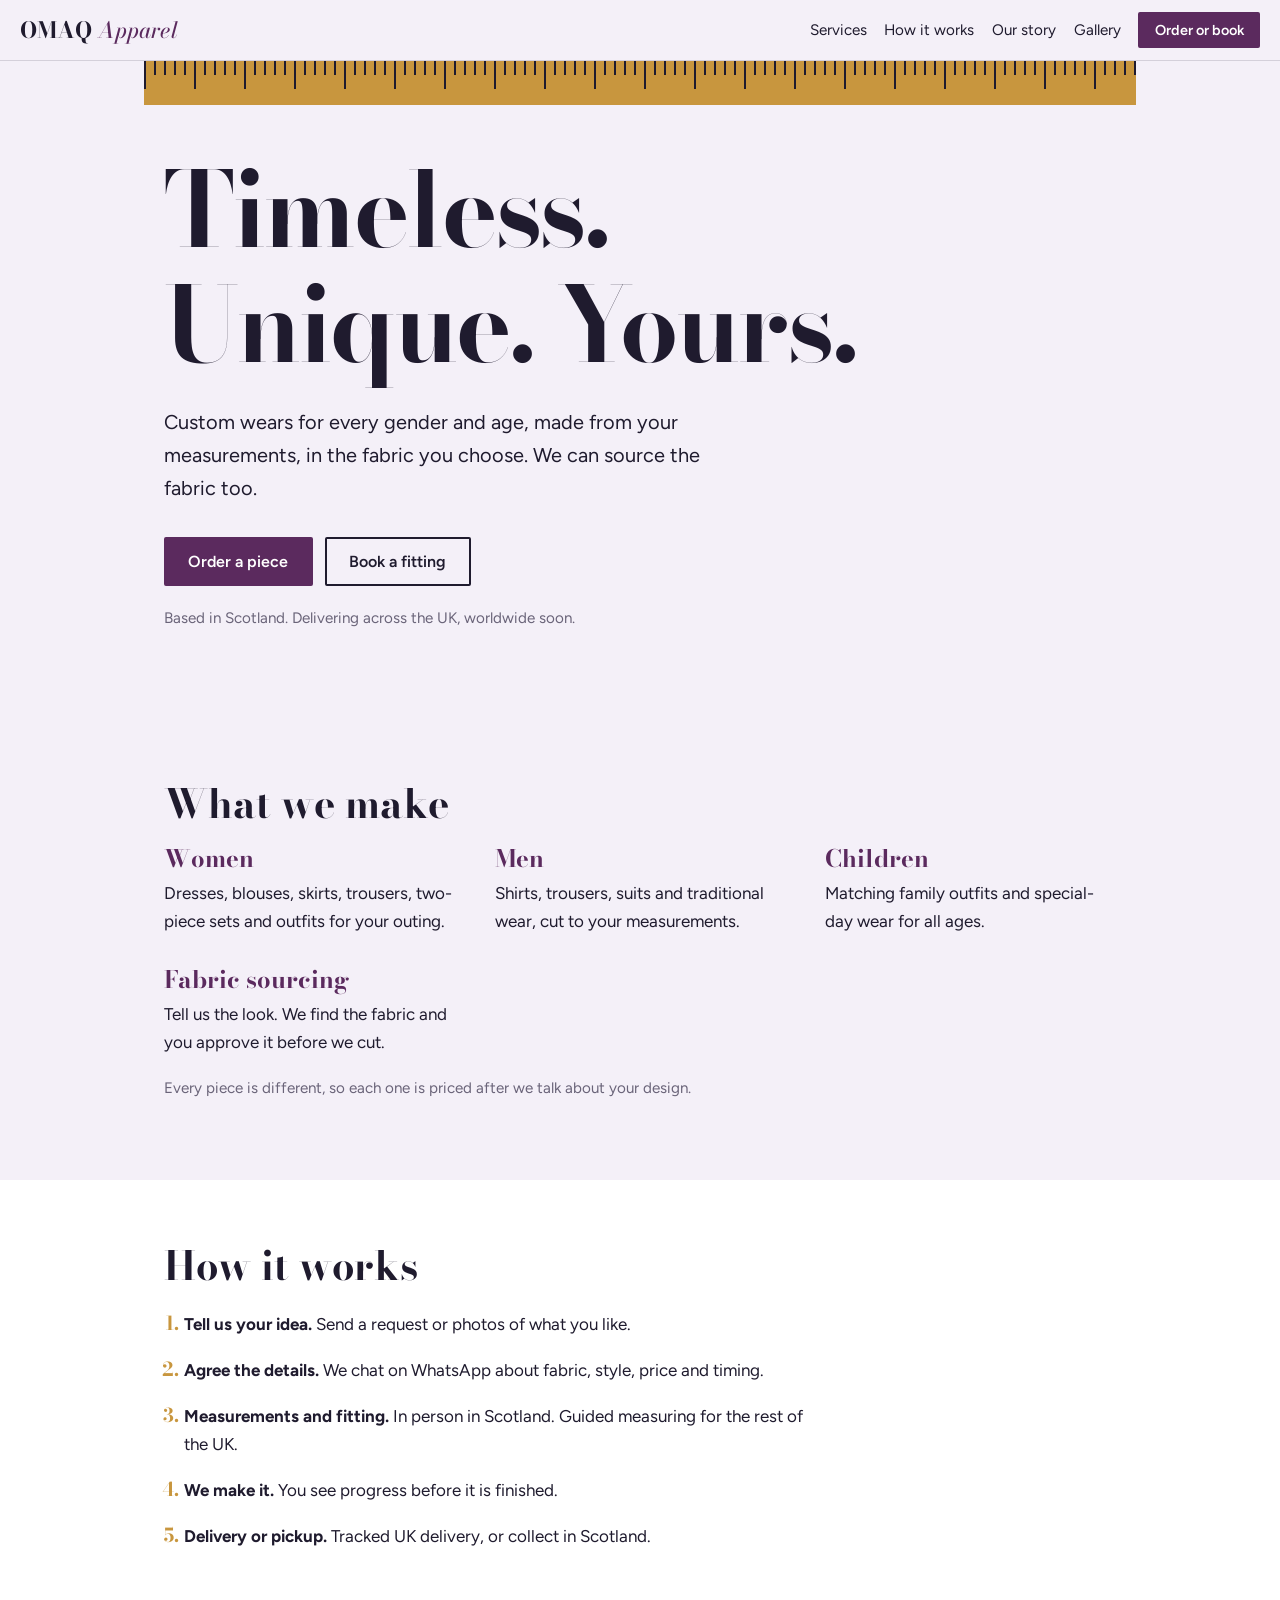
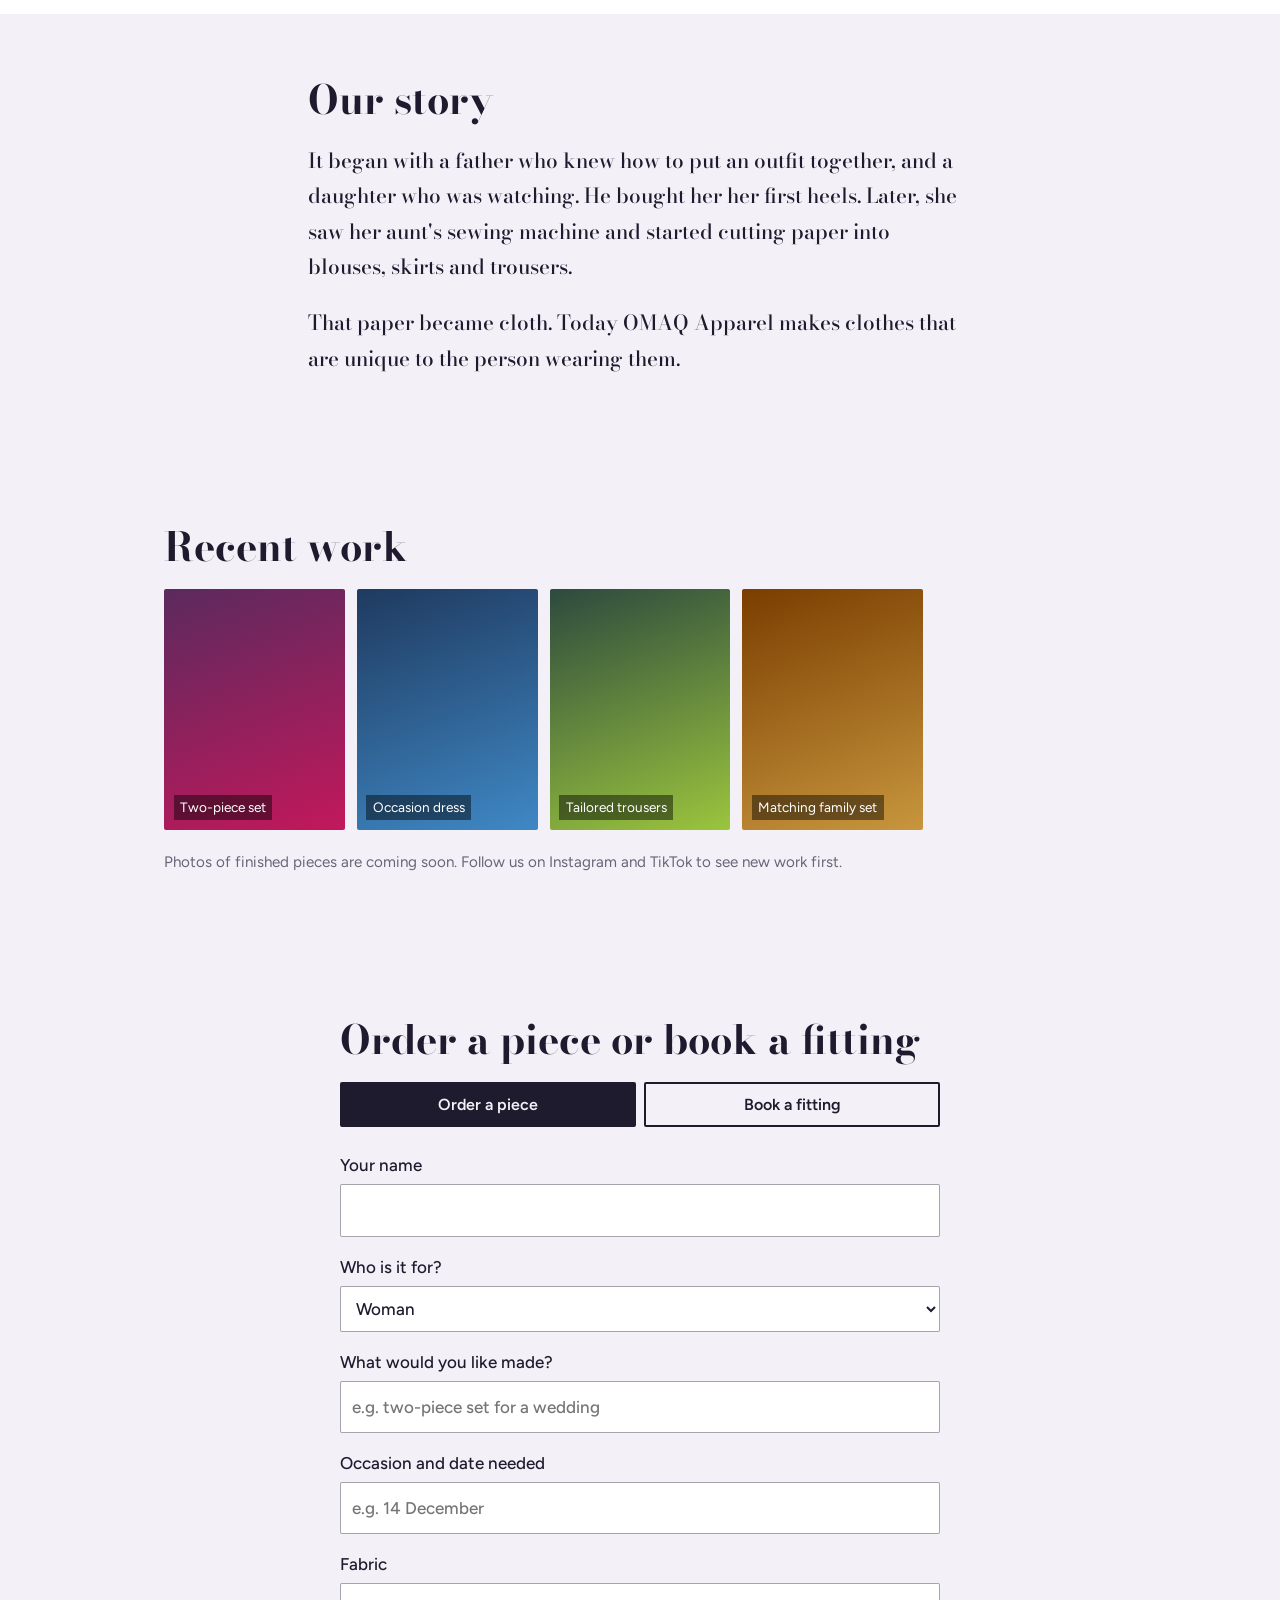
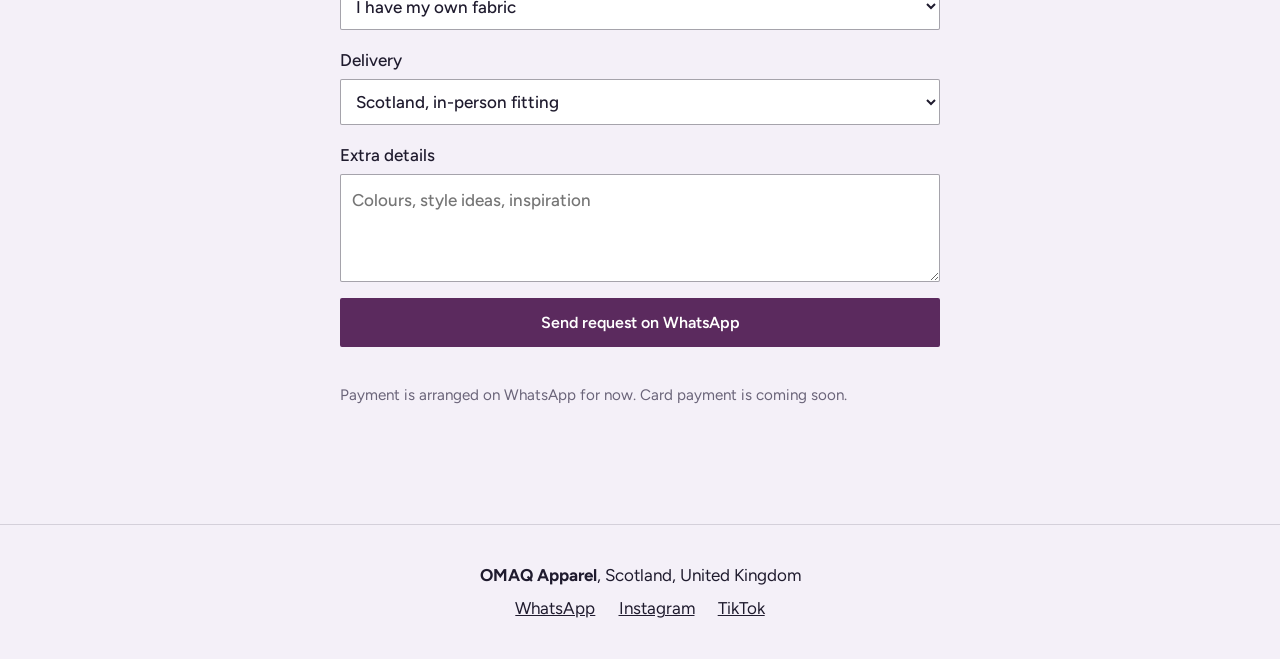
==== index.html @ 517bbec2 "Initial OMAQ Apparel static website" ====
<!DOCTYPE html>
<html lang="en-GB">
<head>
<meta charset="utf-8">
<meta name="viewport" content="width=device-width, initial-scale=1">
<title>OMAQ Apparel | Custom wears made for you, Scotland and UK</title>
<meta name="description" content="Timeless, unique custom outfits for all genders and ages. Fabric sourcing, in-person fittings in Scotland, UK-wide delivery.">
<link rel="preconnect" href="https://fonts.googleapis.com">
<link rel="preconnect" href="https://fonts.gstatic.com" crossorigin>
<link href="https://fonts.googleapis.com/css2?family=Bodoni+Moda:ital,wght@0,500;0,700;1,500&family=Figtree:wght@400;500;600&display=swap" rel="stylesheet">
<link rel="stylesheet" href="styles.css">
</head>
<body>
<header class="top">
  <a class="logo" href="#top">OMAQ <span>Apparel</span></a>
  <nav aria-label="Main">
    <a href="#services">Services</a><a href="#process">How it works</a><a href="#story">Our story</a><a href="#gallery">Gallery</a>
    <a class="btn small" href="#order">Order or book</a>
  </nav>
</header>

<main id="top">
  <section class="hero">
    <div class="tape" aria-hidden="true"></div>
    <h1>Timeless. Unique. Yours.</h1>
    <p class="lead">Custom wears for every gender and age, made from your measurements, in the fabric you choose. We can source the fabric too.</p>
    <div class="cta-row">
      <a class="btn" href="#order">Order a piece</a>
      <a class="btn ghost" href="#order" data-tab="fitting">Book a fitting</a>
    </div>
    <p class="note">Based in Scotland. Delivering across the UK, worldwide soon.</p>
  </section>

  <section id="services" class="wrap">
    <h2>What we make</h2>
    <dl class="services">
      <div><dt>Women</dt><dd>Dresses, blouses, skirts, trousers, two-piece sets and outfits for your outing.</dd></div>
      <div><dt>Men</dt><dd>Shirts, trousers, suits and traditional wear, cut to your measurements.</dd></div>
      <div><dt>Children</dt><dd>Matching family outfits and special-day wear for all ages.</dd></div>
      <div><dt>Fabric sourcing</dt><dd>Tell us the look. We find the fabric and you approve it before we cut.</dd></div>
    </dl>
    <p class="note">Every piece is different, so each one is priced after we talk about your design.</p>
  </section>

  <section id="process" class="wrap band">
    <h2>How it works</h2>
    <ol class="steps">
      <li><b>Tell us your idea.</b> Send a request or photos of what you like.</li>
      <li><b>Agree the details.</b> We chat on WhatsApp about fabric, style, price and timing.</li>
      <li><b>Measurements and fitting.</b> In person in Scotland. Guided measuring for the rest of the UK.</li>
      <li><b>We make it.</b> You see progress before it is finished.</li>
      <li><b>Delivery or pickup.</b> Tracked UK delivery, or collect in Scotland.</li>
    </ol>
  </section>

  <section id="story" class="wrap story">
    <h2>Our story</h2>
    <p>It began with a father who knew how to put an outfit together, and a daughter who was watching. He bought her her first heels. Later, she saw her aunt's sewing machine and started cutting paper into blouses, skirts and trousers.</p>
    <p>That paper became cloth. Today OMAQ Apparel makes clothes that are unique to the person wearing them.</p>
  </section>

  <section id="gallery" class="wrap">
    <h2>Recent work</h2>
    <div class="gallery" id="gallery-grid"></div>
    <p class="note">Photos of finished pieces are coming soon. Follow us on Instagram and TikTok to see new work first.</p>
  </section>

  <section id="order" class="wrap order">
    <h2>Order a piece or book a fitting</h2>
    <div class="tabs" role="tablist">
      <button role="tab" aria-selected="true" data-tab="order">Order a piece</button>
      <button role="tab" aria-selected="false" data-tab="fitting">Book a fitting</button>
    </div>

    <form id="form-order" class="panel" novalidate>
      <label>Your name<input name="name" required autocomplete="name"></label>
      <label>Who is it for?
        <select name="who"><option>Woman</option><option>Man</option><option>Child</option></select></label>
      <label>What would you like made?<input name="item" required placeholder="e.g. two-piece set for a wedding"></label>
      <label>Occasion and date needed<input name="date" placeholder="e.g. 14 December"></label>
      <label>Fabric
        <select name="fabric"><option>I have my own fabric</option><option>Please source fabric for me</option><option>Not sure yet</option></select></label>
      <label>Delivery
        <select name="delivery"><option>Scotland, in-person fitting</option><option>Elsewhere in the UK</option><option>Outside the UK</option></select></label>
      <label>Extra details<textarea name="notes" rows="3" placeholder="Colours, style ideas, inspiration"></textarea></label>
      <button class="btn" type="submit">Send request on WhatsApp</button>
      <p class="note">Payment is arranged on WhatsApp for now. Card payment is coming soon.</p>
      <p class="error" role="alert"></p>
    </form>

    <form id="form-fitting" class="panel" hidden novalidate>
      <p class="note">In-person fittings are available in Scotland.</p>
      <label>Your name<input name="name" required autocomplete="name"></label>
      <label>Town or city in Scotland<input name="town" required></label>
      <label>Preferred date<input name="date" type="date" required></label>
      <label>Preferred time
        <select name="time"><option>Morning</option><option>Afternoon</option><option>Evening</option></select></label>
      <label>What is the fitting for?<input name="item" placeholder="e.g. measurements for a suit"></label>
      <button class="btn" type="submit">Request fitting on WhatsApp</button>
      <p class="error" role="alert"></p>
    </form>
  </section>
</main>

<footer>
  <p><b>OMAQ Apparel</b>, Scotland, United Kingdom</p>
  <p><a id="wa-link" href="#">WhatsApp</a> <a href="https://www.instagram.com/omaq_apparel" rel="noopener">Instagram</a> <a href="https://vm.tiktok.com/ZN8Bhapgd/" rel="noopener">TikTok</a></p>
</footer>
<script src="app.js"></script>
</body>
</html>
---- styles.css ----
:root{--ink:#1f1b2e;--paper:#f4f0f8;--plum:#5b2a5e;--thread:#c8963e;--mute:#6a6479;--white:#fff;
--serif:"Bodoni Moda",Georgia,serif;--sans:"Figtree",system-ui,sans-serif}
@media (prefers-color-scheme:dark){:root{--ink:#f1edf6;--paper:#171321;--plum:#d9a8dc;--thread:#e0ad5a;--mute:#a79fb8;--white:#241e33}}
*{box-sizing:border-box}html{scroll-behavior:smooth}
@media (prefers-reduced-motion:reduce){html{scroll-behavior:auto}*{animation:none!important}}
body{margin:0;background:var(--paper);color:var(--ink);font:400 1.0625rem/1.65 var(--sans)}
a{color:inherit}a:focus-visible,button:focus-visible,input:focus-visible,select:focus-visible,textarea:focus-visible{outline:3px solid var(--thread);outline-offset:2px}
h1,h2,dt{font-family:var(--serif);font-weight:700;line-height:1.1;margin:0}
h2{font-size:clamp(1.75rem,4vw,2.5rem);margin-bottom:1.25rem}
.wrap{max-width:62rem;margin:0 auto;padding:4rem 1.25rem}
.top{position:sticky;top:0;z-index:5;display:flex;justify-content:space-between;align-items:center;gap:1rem;flex-wrap:wrap;padding:.75rem 1.25rem;background:var(--paper);border-bottom:1px solid color-mix(in srgb,var(--ink) 15%,transparent)}
.logo{font:700 1.4rem var(--serif);text-decoration:none}.logo span{font-style:italic;font-weight:500;color:var(--plum)}
nav{display:flex;gap:1.1rem;align-items:center;flex-wrap:wrap;font-size:.95rem}nav a{text-decoration:none}nav a:not(.btn):hover{text-decoration:underline}
.btn{display:inline-block;background:var(--plum);color:#fff;border:2px solid var(--plum);padding:.8rem 1.4rem;font:600 1rem var(--sans);border-radius:2px;text-decoration:none;cursor:pointer}
@media (prefers-color-scheme:dark){.btn{color:#171321}}
.btn:hover{filter:brightness(1.1)}.btn.small{padding:.45rem .9rem;font-size:.9rem}
.btn.ghost{background:transparent;color:var(--ink);border-color:var(--ink)}
.hero{padding:0 1.25rem 4.5rem;max-width:62rem;margin:0 auto}
.tape{height:44px;margin:0 -1.25rem 3rem;background:var(--thread);
background-image:repeating-linear-gradient(90deg,var(--ink) 0 2px,transparent 2px 10px),repeating-linear-gradient(90deg,var(--ink) 0 2px,transparent 2px 50px);
background-size:10px 14px,50px 28px;background-repeat:repeat-x;background-position:0 0,0 0;animation:slide 24s linear infinite}
@keyframes slide{to{background-position:200px 0,200px 0}}
.hero h1{font-size:clamp(2.8rem,10vw,6.5rem);letter-spacing:-.02em;max-width:11ch}
.lead{font-size:1.25rem;max-width:36rem;margin:1.5rem 0 2rem}
.cta-row{display:flex;gap:.75rem;flex-wrap:wrap}
.note{color:var(--mute);font-size:.95rem;margin-top:1.25rem}
.services{display:grid;grid-template-columns:repeat(auto-fit,minmax(14rem,1fr));gap:2rem 2.5rem;margin:0}
.services dt{font-size:1.5rem;color:var(--plum);margin-bottom:.4rem}.services dd{margin:0}
.band{background:var(--white);max-width:none;padding-left:max(1.25rem,calc((100% - 62rem)/2 + 1.25rem));padding-right:max(1.25rem,calc((100% - 62rem)/2 + 1.25rem))}
.steps{margin:0;padding-left:1.25rem;display:grid;gap:1rem;max-width:40rem}.steps li::marker{font:700 1.2rem var(--serif);color:var(--thread)}
.story{max-width:44rem}.story p{font-family:var(--serif);font-weight:500;font-size:1.3rem;line-height:1.7}
.gallery{display:grid;grid-template-columns:repeat(auto-fill,minmax(10rem,1fr));gap:.75rem}
.swatch{aspect-ratio:3/4;display:flex;align-items:flex-end;padding:.6rem;font-size:.85rem;color:#fff;border-radius:2px}
.swatch span{background:rgba(0,0,0,.45);padding:.1rem .4rem}
.order{max-width:40rem}
.tabs{display:flex;gap:.5rem;margin-bottom:1.5rem}
.tabs button{flex:1;padding:.7rem;font:600 1rem var(--sans);background:transparent;color:var(--ink);border:2px solid var(--ink);border-radius:2px;cursor:pointer}
.tabs button[aria-selected=true]{background:var(--ink);color:var(--paper)}
.panel{display:grid;gap:1rem}.panel[hidden]{display:none}
label{display:grid;gap:.3rem;font-weight:500}
input,select,textarea{font:inherit;padding:.7rem;border:1.5px solid color-mix(in srgb,var(--ink) 40%,transparent);background:var(--white);color:var(--ink);border-radius:2px;width:100%}
.error{color:#b3261e;margin:0;min-height:1.2em}
footer{border-top:1px solid color-mix(in srgb,var(--ink) 15%,transparent);padding:2rem 1.25rem;text-align:center}
footer p{margin:.3rem 0}footer a{margin:0 .6rem}
@media (max-width:40rem){.top{position:static}}
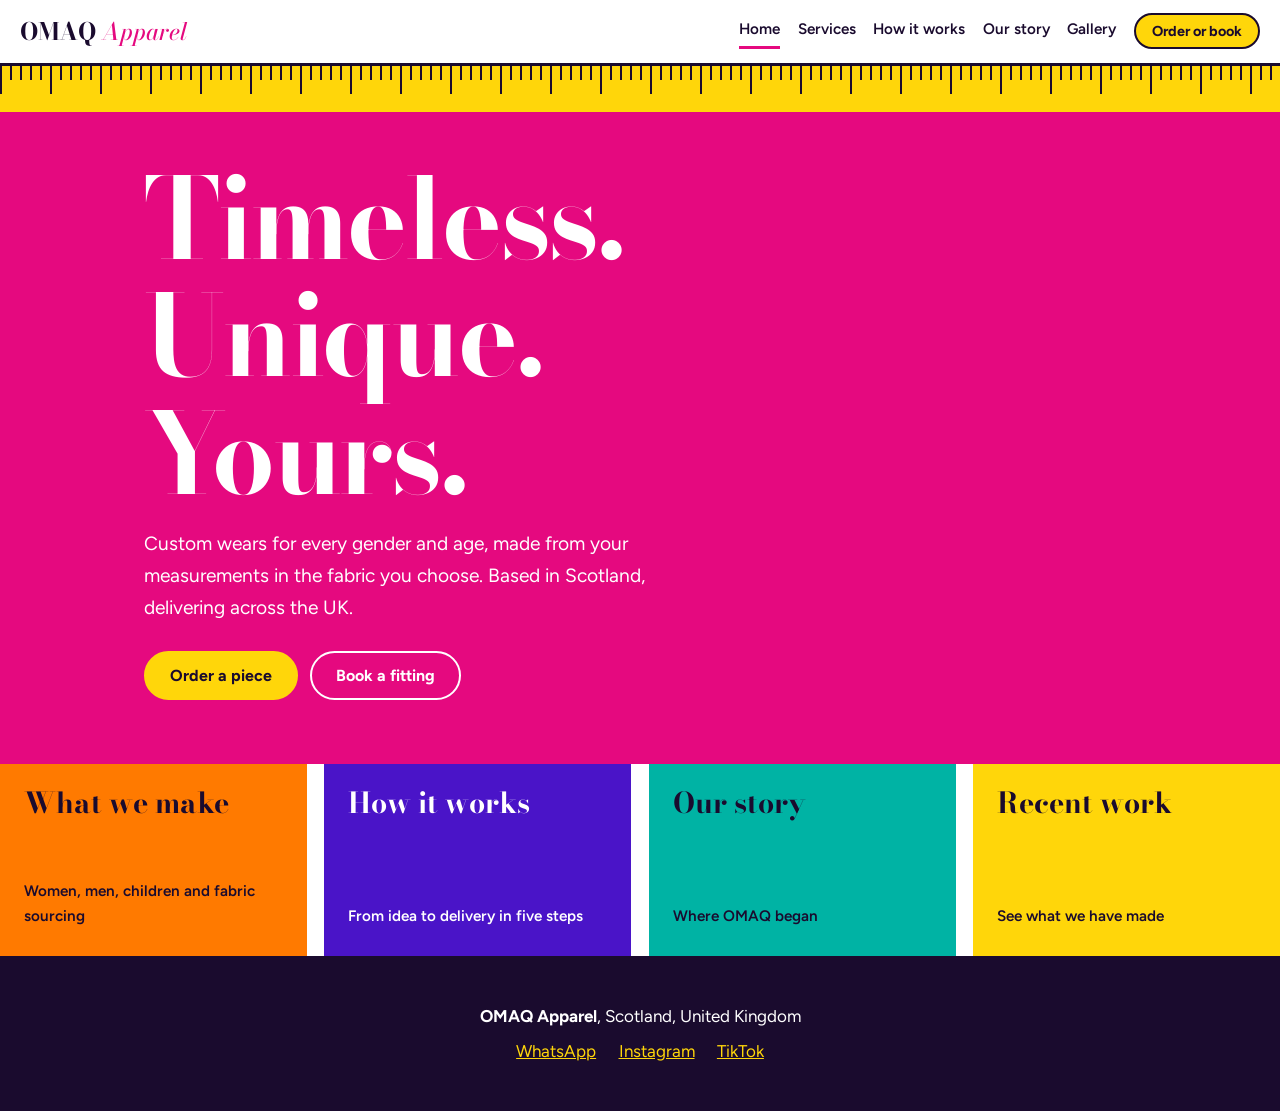
==== commit b6895937: "Multi-page site with vibrant palette" ====
--- a/index.html
+++ b/index.html
@@ -1,111 +1,18 @@
 <!DOCTYPE html>
-<html lang="en-GB">
-<head>
-<meta charset="utf-8">
-<meta name="viewport" content="width=device-width, initial-scale=1">
-<title>OMAQ Apparel | Custom wears made for you, Scotland and UK</title>
+<html lang="en-GB"><head><meta charset="utf-8"><meta name="viewport" content="width=device-width, initial-scale=1">
+<title>Custom outfits | OMAQ Apparel</title>
 <meta name="description" content="Timeless, unique custom outfits for all genders and ages. Fabric sourcing, in-person fittings in Scotland, UK-wide delivery.">
-<link rel="preconnect" href="https://fonts.googleapis.com">
-<link rel="preconnect" href="https://fonts.gstatic.com" crossorigin>
-<link href="https://fonts.googleapis.com/css2?family=Bodoni+Moda:ital,wght@0,500;0,700;1,500&family=Figtree:wght@400;500;600&display=swap" rel="stylesheet">
-<link rel="stylesheet" href="styles.css">
-</head>
-<body>
-<header class="top">
-  <a class="logo" href="#top">OMAQ <span>Apparel</span></a>
-  <nav aria-label="Main">
-    <a href="#services">Services</a><a href="#process">How it works</a><a href="#story">Our story</a><a href="#gallery">Gallery</a>
-    <a class="btn small" href="#order">Order or book</a>
-  </nav>
-</header>
-
-<main id="top">
-  <section class="hero">
-    <div class="tape" aria-hidden="true"></div>
-    <h1>Timeless. Unique. Yours.</h1>
-    <p class="lead">Custom wears for every gender and age, made from your measurements, in the fabric you choose. We can source the fabric too.</p>
-    <div class="cta-row">
-      <a class="btn" href="#order">Order a piece</a>
-      <a class="btn ghost" href="#order" data-tab="fitting">Book a fitting</a>
-    </div>
-    <p class="note">Based in Scotland. Delivering across the UK, worldwide soon.</p>
-  </section>
-
-  <section id="services" class="wrap">
-    <h2>What we make</h2>
-    <dl class="services">
-      <div><dt>Women</dt><dd>Dresses, blouses, skirts, trousers, two-piece sets and outfits for your outing.</dd></div>
-      <div><dt>Men</dt><dd>Shirts, trousers, suits and traditional wear, cut to your measurements.</dd></div>
-      <div><dt>Children</dt><dd>Matching family outfits and special-day wear for all ages.</dd></div>
-      <div><dt>Fabric sourcing</dt><dd>Tell us the look. We find the fabric and you approve it before we cut.</dd></div>
-    </dl>
-    <p class="note">Every piece is different, so each one is priced after we talk about your design.</p>
-  </section>
-
-  <section id="process" class="wrap band">
-    <h2>How it works</h2>
-    <ol class="steps">
-      <li><b>Tell us your idea.</b> Send a request or photos of what you like.</li>
-      <li><b>Agree the details.</b> We chat on WhatsApp about fabric, style, price and timing.</li>
-      <li><b>Measurements and fitting.</b> In person in Scotland. Guided measuring for the rest of the UK.</li>
-      <li><b>We make it.</b> You see progress before it is finished.</li>
-      <li><b>Delivery or pickup.</b> Tracked UK delivery, or collect in Scotland.</li>
-    </ol>
-  </section>
-
-  <section id="story" class="wrap story">
-    <h2>Our story</h2>
-    <p>It began with a father who knew how to put an outfit together, and a daughter who was watching. He bought her her first heels. Later, she saw her aunt's sewing machine and started cutting paper into blouses, skirts and trousers.</p>
-    <p>That paper became cloth. Today OMAQ Apparel makes clothes that are unique to the person wearing them.</p>
-  </section>
-
-  <section id="gallery" class="wrap">
-    <h2>Recent work</h2>
-    <div class="gallery" id="gallery-grid"></div>
-    <p class="note">Photos of finished pieces are coming soon. Follow us on Instagram and TikTok to see new work first.</p>
-  </section>
-
-  <section id="order" class="wrap order">
-    <h2>Order a piece or book a fitting</h2>
-    <div class="tabs" role="tablist">
-      <button role="tab" aria-selected="true" data-tab="order">Order a piece</button>
-      <button role="tab" aria-selected="false" data-tab="fitting">Book a fitting</button>
-    </div>
-
-    <form id="form-order" class="panel" novalidate>
-      <label>Your name<input name="name" required autocomplete="name"></label>
-      <label>Who is it for?
-        <select name="who"><option>Woman</option><option>Man</option><option>Child</option></select></label>
-      <label>What would you like made?<input name="item" required placeholder="e.g. two-piece set for a wedding"></label>
-      <label>Occasion and date needed<input name="date" placeholder="e.g. 14 December"></label>
-      <label>Fabric
-        <select name="fabric"><option>I have my own fabric</option><option>Please source fabric for me</option><option>Not sure yet</option></select></label>
-      <label>Delivery
-        <select name="delivery"><option>Scotland, in-person fitting</option><option>Elsewhere in the UK</option><option>Outside the UK</option></select></label>
-      <label>Extra details<textarea name="notes" rows="3" placeholder="Colours, style ideas, inspiration"></textarea></label>
-      <button class="btn" type="submit">Send request on WhatsApp</button>
-      <p class="note">Payment is arranged on WhatsApp for now. Card payment is coming soon.</p>
-      <p class="error" role="alert"></p>
-    </form>
-
-    <form id="form-fitting" class="panel" hidden novalidate>
-      <p class="note">In-person fittings are available in Scotland.</p>
-      <label>Your name<input name="name" required autocomplete="name"></label>
-      <label>Town or city in Scotland<input name="town" required></label>
-      <label>Preferred date<input name="date" type="date" required></label>
-      <label>Preferred time
-        <select name="time"><option>Morning</option><option>Afternoon</option><option>Evening</option></select></label>
-      <label>What is the fitting for?<input name="item" placeholder="e.g. measurements for a suit"></label>
-      <button class="btn" type="submit">Request fitting on WhatsApp</button>
-      <p class="error" role="alert"></p>
-    </form>
-  </section>
+<link rel="preconnect" href="https://fonts.googleapis.com"><link rel="preconnect" href="https://fonts.gstatic.com" crossorigin>
+<link href="https://fonts.googleapis.com/css2?family=Bodoni+Moda:ital,wght@0,500;0,700;1,500&family=Figtree:wght@400;500;600;700&display=swap" rel="stylesheet">
+<link rel="stylesheet" href="styles.css"></head><body>
+<header class="top"><a class="logo" href="index.html">OMAQ <span>Apparel</span></a><nav aria-label="Main"><a href="index.html" aria-current="page">Home</a><a href="services.html">Services</a><a href="how-it-works.html">How it works</a><a href="story.html">Our story</a><a href="gallery.html">Gallery</a><a class="btn" href="order.html">Order or book</a></nav></header>
+<main><section class="phead c-mag home"><div class="in"><h1>Timeless. Unique. Yours.</h1><p>Custom wears for every gender and age, made from your measurements in the fabric you choose. Based in Scotland, delivering across the UK.<span class="cta"><a class="btn yel" href="order.html">Order a piece</a><a class="btn line" href="order.html?tab=fitting">Book a fitting</a></span></p></div></section>
+<nav class="tiles" aria-label="Explore">
+<a class="c-org" href="services.html"><b>What we make</b><span>Women, men, children and fabric sourcing</span></a>
+<a class="c-vio" href="how-it-works.html"><b>How it works</b><span>From idea to delivery in five steps</span></a>
+<a class="c-teal" href="story.html"><b>Our story</b><span>Where OMAQ began</span></a>
+<a class="c-yel" href="gallery.html"><b>Recent work</b><span>See what we have made</span></a>
+</nav>
 </main>
-
-<footer>
-  <p><b>OMAQ Apparel</b>, Scotland, United Kingdom</p>
-  <p><a id="wa-link" href="#">WhatsApp</a> <a href="https://www.instagram.com/omaq_apparel" rel="noopener">Instagram</a> <a href="https://vm.tiktok.com/ZN8Bhapgd/" rel="noopener">TikTok</a></p>
-</footer>
-<script src="app.js"></script>
-</body>
-</html>
+<footer><p><b>OMAQ Apparel</b>, Scotland, United Kingdom</p><p><a id="wa-link" href="#">WhatsApp</a><a href="https://www.instagram.com/omaq_apparel" rel="noopener">Instagram</a><a href="https://vm.tiktok.com/ZN8Bhapgd/" rel="noopener">TikTok</a></p></footer>
+<script src="app.js"></script></body></html>
--- a/styles.css
+++ b/styles.css
@@ -1,45 +1,53 @@
-:root{--ink:#1f1b2e;--paper:#f4f0f8;--plum:#5b2a5e;--thread:#c8963e;--mute:#6a6479;--white:#fff;
+:root{--ink:#1a0b2e;--mag:#e5097f;--org:#ff7a00;--yel:#ffd60a;--teal:#00b3a4;--vio:#4a14c8;
 --serif:"Bodoni Moda",Georgia,serif;--sans:"Figtree",system-ui,sans-serif}
-@media (prefers-color-scheme:dark){:root{--ink:#f1edf6;--paper:#171321;--plum:#d9a8dc;--thread:#e0ad5a;--mute:#a79fb8;--white:#241e33}}
 *{box-sizing:border-box}html{scroll-behavior:smooth}
 @media (prefers-reduced-motion:reduce){html{scroll-behavior:auto}*{animation:none!important}}
-body{margin:0;background:var(--paper);color:var(--ink);font:400 1.0625rem/1.65 var(--sans)}
-a{color:inherit}a:focus-visible,button:focus-visible,input:focus-visible,select:focus-visible,textarea:focus-visible{outline:3px solid var(--thread);outline-offset:2px}
-h1,h2,dt{font-family:var(--serif);font-weight:700;line-height:1.1;margin:0}
-h2{font-size:clamp(1.75rem,4vw,2.5rem);margin-bottom:1.25rem}
-.wrap{max-width:62rem;margin:0 auto;padding:4rem 1.25rem}
-.top{position:sticky;top:0;z-index:5;display:flex;justify-content:space-between;align-items:center;gap:1rem;flex-wrap:wrap;padding:.75rem 1.25rem;background:var(--paper);border-bottom:1px solid color-mix(in srgb,var(--ink) 15%,transparent)}
-.logo{font:700 1.4rem var(--serif);text-decoration:none}.logo span{font-style:italic;font-weight:500;color:var(--plum)}
-nav{display:flex;gap:1.1rem;align-items:center;flex-wrap:wrap;font-size:.95rem}nav a{text-decoration:none}nav a:not(.btn):hover{text-decoration:underline}
-.btn{display:inline-block;background:var(--plum);color:#fff;border:2px solid var(--plum);padding:.8rem 1.4rem;font:600 1rem var(--sans);border-radius:2px;text-decoration:none;cursor:pointer}
-@media (prefers-color-scheme:dark){.btn{color:#171321}}
-.btn:hover{filter:brightness(1.1)}.btn.small{padding:.45rem .9rem;font-size:.9rem}
-.btn.ghost{background:transparent;color:var(--ink);border-color:var(--ink)}
-.hero{padding:0 1.25rem 4.5rem;max-width:62rem;margin:0 auto}
-.tape{height:44px;margin:0 -1.25rem 3rem;background:var(--thread);
+body{margin:0;background:#fff;color:var(--ink);font:400 1.0625rem/1.65 var(--sans)}
+a{color:inherit}:focus-visible{outline:3px solid var(--ink);outline-offset:2px}
+h1,h2,dt{font-family:var(--serif);font-weight:700;line-height:1.05;margin:0}
+h2{font-size:clamp(1.7rem,4vw,2.4rem);margin-bottom:1rem}
+.top{display:flex;justify-content:space-between;align-items:center;gap:.75rem 1.5rem;flex-wrap:wrap;padding:.8rem 1.25rem;background:#fff;border-bottom:3px solid var(--ink)}
+.logo{font:700 1.5rem var(--serif);text-decoration:none}.logo span{font-style:italic;font-weight:500;color:var(--mag)}
+nav{display:flex;gap:.3rem 1.1rem;align-items:center;flex-wrap:wrap;font-weight:600;font-size:.95rem}
+nav a{text-decoration:none;padding:.2rem 0;border-bottom:3px solid transparent}
+nav a:hover,nav a[aria-current]{border-bottom-color:var(--mag)}
+nav a.btn{border:2px solid var(--ink)}
+.btn{display:inline-block;background:var(--mag);color:#fff;border:2px solid var(--mag);padding:.8rem 1.5rem;font:700 1rem var(--sans);border-radius:999px;text-decoration:none;cursor:pointer}
+.btn:hover{transform:translateY(-2px)}
+.btn.yel{background:var(--yel);color:var(--ink);border-color:var(--yel)}
+.btn.line{background:transparent;color:inherit;border-color:currentColor}
+nav a.btn{background:var(--yel);color:var(--ink);padding:.45rem 1rem;font-size:.9rem}
+.phead{padding:3.5rem 1.25rem 4rem}.phead .in{max-width:62rem;margin:0 auto}
+.phead h1{font-size:clamp(2.4rem,8vw,5rem);letter-spacing:-.02em;max-width:14ch}
+.phead p{font-size:1.2rem;max-width:36rem;margin:1rem 0 0}
+.phead .cta{display:flex;gap:.75rem;flex-wrap:wrap;margin-top:1.75rem}
+.c-mag{background:var(--mag);color:#fff}.c-org{background:var(--org)}.c-vio{background:var(--vio);color:#fff}.c-teal{background:var(--teal)}.c-yel{background:var(--yel)}
+.home{padding-top:0}.home::before{content:"";display:block;height:46px;margin:0 -1.25rem 3rem;background:var(--yel);
 background-image:repeating-linear-gradient(90deg,var(--ink) 0 2px,transparent 2px 10px),repeating-linear-gradient(90deg,var(--ink) 0 2px,transparent 2px 50px);
-background-size:10px 14px,50px 28px;background-repeat:repeat-x;background-position:0 0,0 0;animation:slide 24s linear infinite}
+background-size:10px 14px,50px 28px;background-repeat:repeat-x;animation:slide 24s linear infinite}
 @keyframes slide{to{background-position:200px 0,200px 0}}
-.hero h1{font-size:clamp(2.8rem,10vw,6.5rem);letter-spacing:-.02em;max-width:11ch}
-.lead{font-size:1.25rem;max-width:36rem;margin:1.5rem 0 2rem}
-.cta-row{display:flex;gap:.75rem;flex-wrap:wrap}
-.note{color:var(--mute);font-size:.95rem;margin-top:1.25rem}
-.services{display:grid;grid-template-columns:repeat(auto-fit,minmax(14rem,1fr));gap:2rem 2.5rem;margin:0}
-.services dt{font-size:1.5rem;color:var(--plum);margin-bottom:.4rem}.services dd{margin:0}
-.band{background:var(--white);max-width:none;padding-left:max(1.25rem,calc((100% - 62rem)/2 + 1.25rem));padding-right:max(1.25rem,calc((100% - 62rem)/2 + 1.25rem))}
-.steps{margin:0;padding-left:1.25rem;display:grid;gap:1rem;max-width:40rem}.steps li::marker{font:700 1.2rem var(--serif);color:var(--thread)}
-.story{max-width:44rem}.story p{font-family:var(--serif);font-weight:500;font-size:1.3rem;line-height:1.7}
-.gallery{display:grid;grid-template-columns:repeat(auto-fill,minmax(10rem,1fr));gap:.75rem}
-.swatch{aspect-ratio:3/4;display:flex;align-items:flex-end;padding:.6rem;font-size:.85rem;color:#fff;border-radius:2px}
-.swatch span{background:rgba(0,0,0,.45);padding:.1rem .4rem}
+.home h1{font-size:clamp(3rem,11vw,7rem);max-width:10ch}
+.wrap{max-width:62rem;margin:0 auto;padding:3.5rem 1.25rem}
+.tiles{display:grid;grid-template-columns:repeat(auto-fit,minmax(15rem,1fr))}
+.tiles a{display:flex;flex-direction:column;justify-content:space-between;min-height:12rem;padding:1.5rem;text-decoration:none}
+.tiles b{font:700 1.8rem/1.1 var(--serif)}.tiles a:hover b{text-decoration:underline}
+.services{display:grid;grid-template-columns:repeat(auto-fit,minmax(15rem,1fr));gap:2rem;margin:0}
+.services div{border-top:6px solid var(--mag);padding-top:.8rem}.services div:nth-child(2){border-color:var(--org)}.services div:nth-child(3){border-color:var(--teal)}.services div:nth-child(4){border-color:var(--vio)}
+.services dt{font-size:1.6rem;margin-bottom:.3rem}.services dd{margin:0}
+.steps{margin:0;padding-left:1.4rem;display:grid;gap:1.2rem;max-width:42rem;font-size:1.15rem}.steps li::marker{font:700 1.4rem var(--serif);color:var(--mag)}
+.story p{font-family:var(--serif);font-weight:500;font-size:1.35rem;line-height:1.7;max-width:42rem}
+.gallery{display:grid;grid-template-columns:repeat(auto-fill,minmax(12rem,1fr));gap:.75rem}
+.gallery img{width:100%;aspect-ratio:3/4;object-fit:cover}
+.swatch{aspect-ratio:3/4;display:flex;align-items:flex-end;padding:.7rem;color:#fff;font-weight:600}
+.swatch span{background:rgba(26,11,46,.7);padding:.15rem .5rem}
+.note{color:#5a4d70;font-size:.95rem;margin-top:1.2rem}
 .order{max-width:40rem}
 .tabs{display:flex;gap:.5rem;margin-bottom:1.5rem}
-.tabs button{flex:1;padding:.7rem;font:600 1rem var(--sans);background:transparent;color:var(--ink);border:2px solid var(--ink);border-radius:2px;cursor:pointer}
-.tabs button[aria-selected=true]{background:var(--ink);color:var(--paper)}
+.tabs button{flex:1;padding:.75rem;font:700 1rem var(--sans);background:#fff;color:var(--ink);border:2px solid var(--ink);border-radius:999px;cursor:pointer}
+.tabs button[aria-selected=true]{background:var(--ink);color:#fff}
 .panel{display:grid;gap:1rem}.panel[hidden]{display:none}
-label{display:grid;gap:.3rem;font-weight:500}
-input,select,textarea{font:inherit;padding:.7rem;border:1.5px solid color-mix(in srgb,var(--ink) 40%,transparent);background:var(--white);color:var(--ink);border-radius:2px;width:100%}
-.error{color:#b3261e;margin:0;min-height:1.2em}
-footer{border-top:1px solid color-mix(in srgb,var(--ink) 15%,transparent);padding:2rem 1.25rem;text-align:center}
-footer p{margin:.3rem 0}footer a{margin:0 .6rem}
-@media (max-width:40rem){.top{position:static}}
+label{display:grid;gap:.3rem;font-weight:600}
+input,select,textarea{font:inherit;font-weight:400;padding:.75rem;border:2px solid var(--ink);background:#fff;color:var(--ink);border-radius:8px;width:100%}
+.error{color:#b00020;margin:0;min-height:1.2em}
+footer{background:var(--ink);color:#fff;padding:2.5rem 1.25rem;text-align:center}
+footer p{margin:.4rem 0}footer a{margin:0 .7rem;color:var(--yel)}
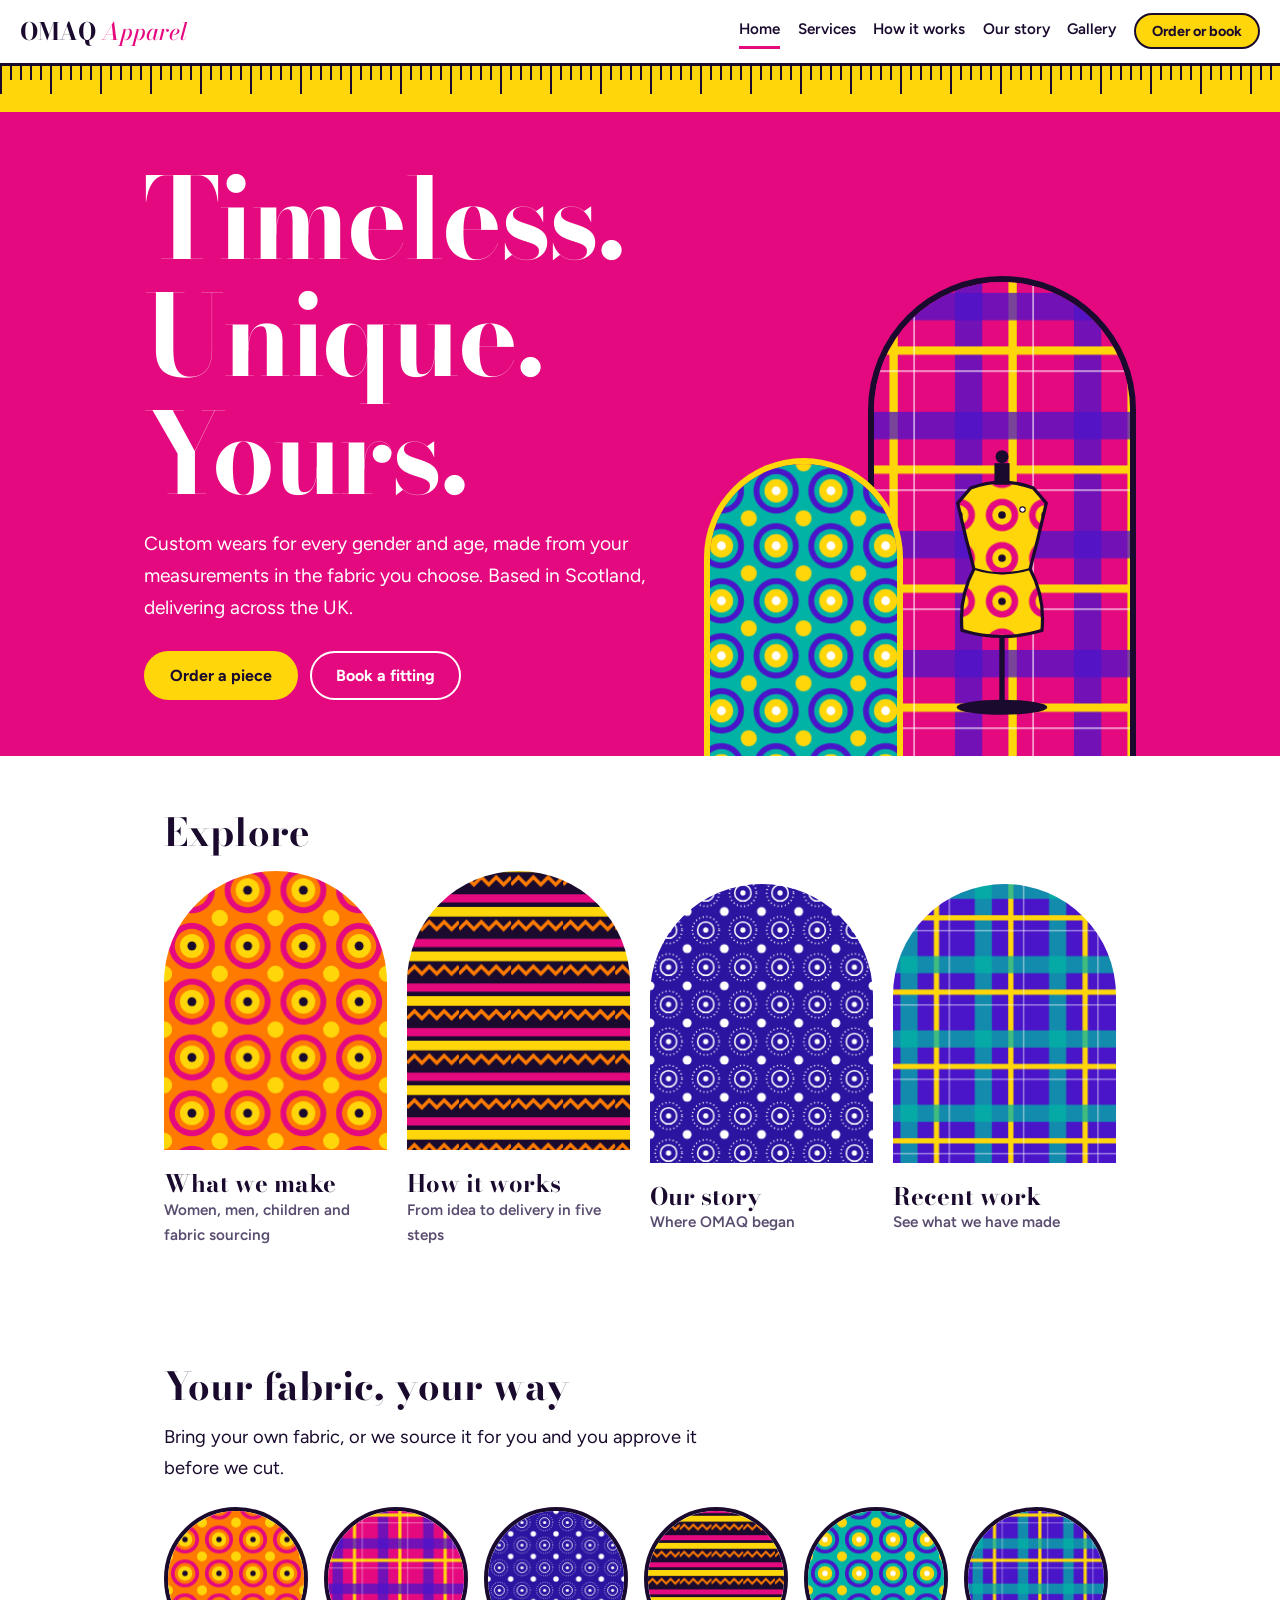
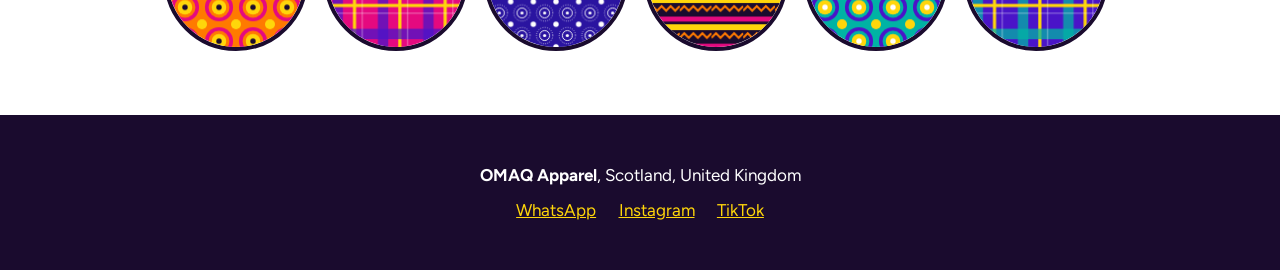
==== commit afa34f1d: "Image-led redesign: fabric print art, arch frames, dress form" ====
--- a/index.html
+++ b/index.html
@@ -6,13 +6,14 @@
 <link href="https://fonts.googleapis.com/css2?family=Bodoni+Moda:ital,wght@0,500;0,700;1,500&family=Figtree:wght@400;500;600;700&display=swap" rel="stylesheet">
 <link rel="stylesheet" href="styles.css"></head><body>
 <header class="top"><a class="logo" href="index.html">OMAQ <span>Apparel</span></a><nav aria-label="Main"><a href="index.html" aria-current="page">Home</a><a href="services.html">Services</a><a href="how-it-works.html">How it works</a><a href="story.html">Our story</a><a href="gallery.html">Gallery</a><a class="btn" href="order.html">Order or book</a></nav></header>
-<main><section class="phead c-mag home"><div class="in"><h1>Timeless. Unique. Yours.</h1><p>Custom wears for every gender and age, made from your measurements in the fabric you choose. Based in Scotland, delivering across the UK.<span class="cta"><a class="btn yel" href="order.html">Order a piece</a><a class="btn line" href="order.html?tab=fitting">Book a fitting</a></span></p></div></section>
-<nav class="tiles" aria-label="Explore">
-<a class="c-org" href="services.html"><b>What we make</b><span>Women, men, children and fabric sourcing</span></a>
-<a class="c-vio" href="how-it-works.html"><b>How it works</b><span>From idea to delivery in five steps</span></a>
-<a class="c-teal" href="story.html"><b>Our story</b><span>Where OMAQ began</span></a>
-<a class="c-yel" href="gallery.html"><b>Recent work</b><span>See what we have made</span></a>
-</nav>
+<main><section class="phead c-mag home"><div class="in"><div><h1>Timeless. Unique. Yours.</h1><p>Custom wears for every gender and age, made from your measurements in the fabric you choose. Based in Scotland, delivering across the UK.<span class="cta"><a class="btn yel" href="order.html">Order a piece</a><a class="btn line" href="order.html?tab=fitting">Book a fitting</a></span></p></div><div class="collage"><img class="a" src="images/tartan-mag.svg" alt=""><img class="b" src="images/ankara-teal.svg" alt=""><img class="d" src="images/dress-form.svg" alt="Dress form wearing a printed outfit"></div></div></section>
+<section class="wrap"><h2>Explore</h2><nav class="cards" aria-label="Explore">
+<a href="services.html"><img src="images/ankara-org.svg" alt=""><b>What we make</b><span>Women, men, children and fabric sourcing</span></a>
+<a href="how-it-works.html"><img src="images/kente.svg" alt=""><b>How it works</b><span>From idea to delivery in five steps</span></a>
+<a href="story.html"><img src="images/adire.svg" alt=""><b>Our story</b><span>Where OMAQ began</span></a>
+<a href="gallery.html"><img src="images/tartan-vio.svg" alt=""><b>Recent work</b><span>See what we have made</span></a></nav></section>
+<section class="wrap"><h2>Your fabric, your way</h2><p class="lead2">Bring your own fabric, or we source it for you and you approve it before we cut.</p>
+<div class="strip"><img src="images/ankara-org.svg" alt=""><img src="images/tartan-mag.svg" alt=""><img src="images/adire.svg" alt=""><img src="images/kente.svg" alt=""><img src="images/ankara-teal.svg" alt=""><img src="images/tartan-vio.svg" alt=""></div></section>
 </main>
 <footer><p><b>OMAQ Apparel</b>, Scotland, United Kingdom</p><p><a id="wa-link" href="#">WhatsApp</a><a href="https://www.instagram.com/omaq_apparel" rel="noopener">Instagram</a><a href="https://vm.tiktok.com/ZN8Bhapgd/" rel="noopener">TikTok</a></p></footer>
 <script src="app.js"></script></body></html>
--- a/styles.css
+++ b/styles.css
@@ -51,3 +51,24 @@
 .error{color:#b00020;margin:0;min-height:1.2em}
 footer{background:var(--ink);color:#fff;padding:2.5rem 1.25rem;text-align:center}
 footer p{margin:.4rem 0}footer a{margin:0 .7rem;color:var(--yel)}
+
+.phead{padding-bottom:0;overflow:hidden}
+.phead .in{display:grid;grid-template-columns:1.1fr .9fr;gap:2rem;align-items:end}
+.phead .in>div:first-child{padding-bottom:3.5rem}
+.art{display:block;width:100%;max-width:24rem;aspect-ratio:3/4;object-fit:cover;justify-self:end;border-radius:999px 999px 0 0;border:6px solid var(--ink);border-bottom:0}
+.collage{position:relative;width:100%;max-width:30rem;height:30rem;justify-self:end}
+.collage img{position:absolute;bottom:0;object-fit:cover;border-radius:999px 999px 0 0;border:6px solid var(--ink);border-bottom:0}
+.collage .a{right:0;width:62%;height:100%}.collage .b{left:0;width:46%;height:62%;border-color:var(--yel)}
+.collage .d{right:6%;width:50%;height:78%;object-fit:contain;border:0;border-radius:0}
+.cards{display:grid;grid-template-columns:repeat(auto-fit,minmax(13rem,1fr));gap:1.25rem}
+.cards a{display:block;text-decoration:none}.cards img{width:100%;aspect-ratio:4/5;object-fit:cover;border-radius:999px 999px 0 0;margin-bottom:.8rem}
+.cards b{display:block;font:700 1.5rem/1.1 var(--serif)}.cards a:hover b{color:var(--mag)}.cards span{color:#5a4d70}
+.lead2{max-width:36rem;margin:0 0 1.5rem;font-size:1.15rem}
+.strip{display:flex;gap:1rem;overflow-x:auto;padding-bottom:.5rem}.strip img{flex:none;width:9rem;height:9rem;border-radius:50%;object-fit:cover;border:4px solid var(--ink)}
+.services div{border-top:0;padding-top:0}.services img{width:100%;aspect-ratio:1;object-fit:cover;border-radius:999px 999px 0 0;margin-bottom:.8rem}
+.split{display:grid;grid-template-columns:.8fr 1.2fr;gap:3rem;align-items:center}
+.figure{margin:0;background:var(--teal);border-radius:999px 999px 0 0;padding:3rem 2rem 0;border:6px solid var(--ink);border-bottom:0}.figure img{display:block;width:100%}
+.gallery{display:grid;grid-template-columns:repeat(auto-fill,minmax(13rem,1fr));gap:1.25rem}
+.gallery figure{margin:0}.gallery figure img{width:100%;aspect-ratio:1;object-fit:cover;border-radius:999px 999px 0 0;display:block}
+.gallery figure.tall img{aspect-ratio:3/4}.gallery figcaption{font-weight:600;margin-top:.4rem}
+@media (max-width:46rem){.phead .in,.split{grid-template-columns:1fr}.art,.collage{justify-self:center}.collage{height:24rem}.phead .in>div:first-child{padding-bottom:1rem}}
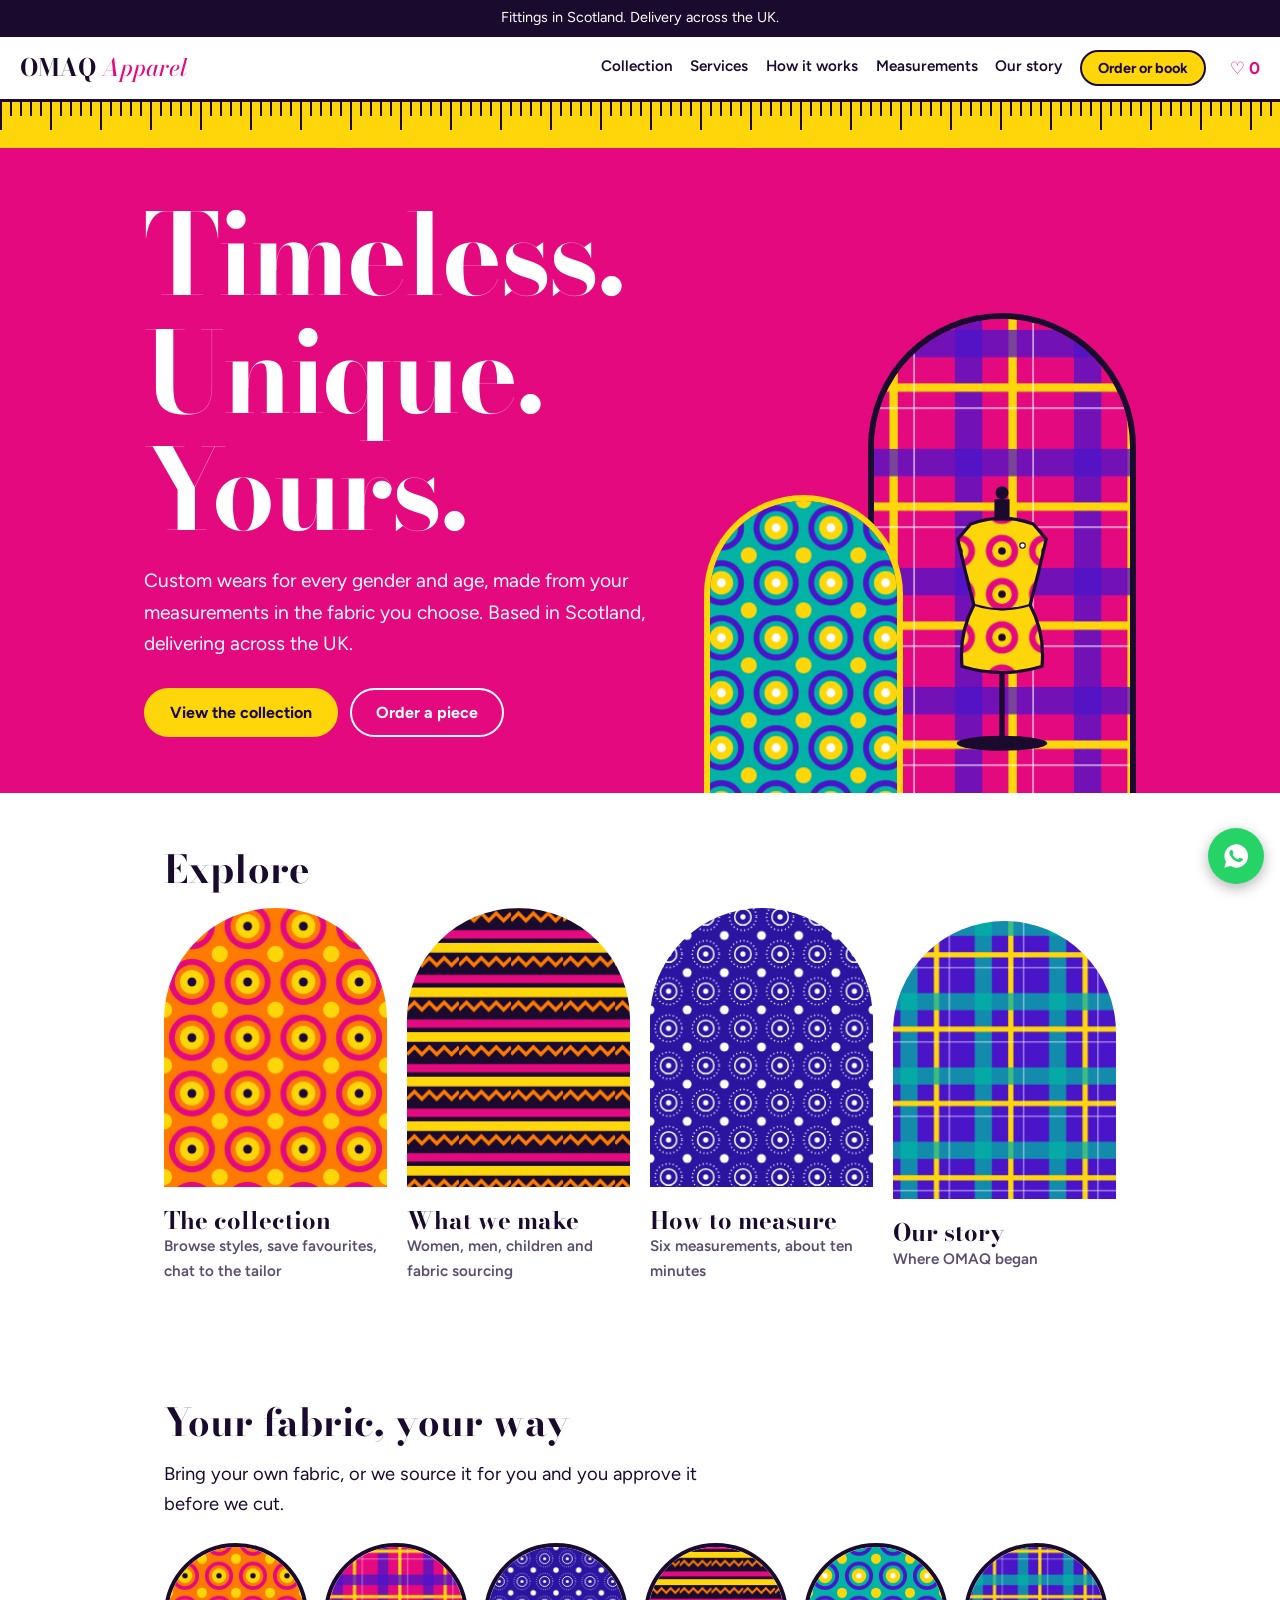
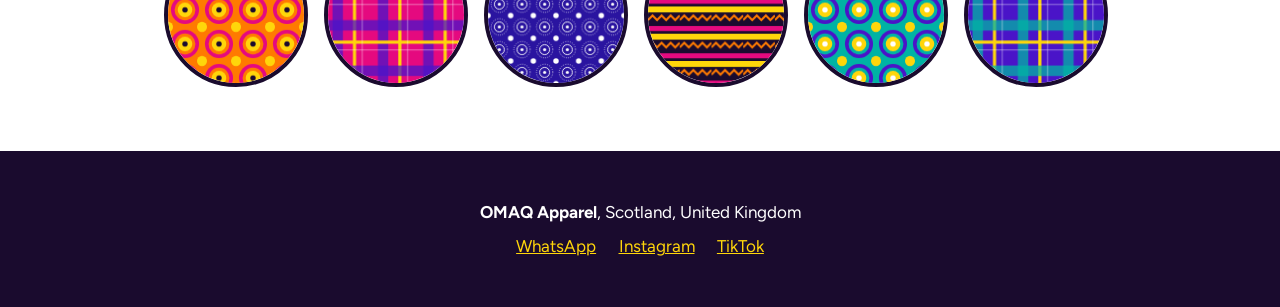
==== commit cb81c2a2: "Catalogue with filters and favourites, measurements guide, mobile menu, WhatsApp button" ====
--- a/index.html
+++ b/index.html
@@ -5,15 +5,17 @@
 <link rel="preconnect" href="https://fonts.googleapis.com"><link rel="preconnect" href="https://fonts.gstatic.com" crossorigin>
 <link href="https://fonts.googleapis.com/css2?family=Bodoni+Moda:ital,wght@0,500;0,700;1,500&family=Figtree:wght@400;500;600;700&display=swap" rel="stylesheet">
 <link rel="stylesheet" href="styles.css"></head><body>
-<header class="top"><a class="logo" href="index.html">OMAQ <span>Apparel</span></a><nav aria-label="Main"><a href="index.html" aria-current="page">Home</a><a href="services.html">Services</a><a href="how-it-works.html">How it works</a><a href="story.html">Our story</a><a href="gallery.html">Gallery</a><a class="btn" href="order.html">Order or book</a></nav></header>
-<main><section class="phead c-mag home"><div class="in"><div><h1>Timeless. Unique. Yours.</h1><p>Custom wears for every gender and age, made from your measurements in the fabric you choose. Based in Scotland, delivering across the UK.<span class="cta"><a class="btn yel" href="order.html">Order a piece</a><a class="btn line" href="order.html?tab=fitting">Book a fitting</a></span></p></div><div class="collage"><img class="a" src="images/tartan-mag.svg" alt=""><img class="b" src="images/ankara-teal.svg" alt=""><img class="d" src="images/dress-form.svg" alt="Dress form wearing a printed outfit"></div></div></section>
+<div class="bar">Fittings in Scotland. Delivery across the UK.</div>
+<header class="top"><a class="logo" href="index.html">OMAQ <span>Apparel</span></a><div class="tools"><a class="heart" href="collection.html#favourites" aria-label="Favourites">&#9825; <span id="fav-count">0</span></a><button class="burger" aria-label="Menu" aria-expanded="false">&#9776;</button></div><nav id="menu" aria-label="Main"><a href="collection.html">Collection</a><a href="services.html">Services</a><a href="how-it-works.html">How it works</a><a href="measure.html">Measurements</a><a href="story.html">Our story</a><a class="btn" href="order.html">Order or book</a></nav></header>
+<main><section class="phead c-mag home"><div class="in"><div><h1>Timeless. Unique. Yours.</h1><p>Custom wears for every gender and age, made from your measurements in the fabric you choose. Based in Scotland, delivering across the UK.<span class="cta"><a class="btn yel" href="collection.html">View the collection</a><a class="btn line" href="order.html">Order a piece</a></span></p></div><div class="collage"><img class="a" src="images/tartan-mag.svg" alt=""><img class="b" src="images/ankara-teal.svg" alt=""><img class="d" src="images/dress-form.svg" alt="Dress form wearing a printed outfit"></div></div></section>
 <section class="wrap"><h2>Explore</h2><nav class="cards" aria-label="Explore">
-<a href="services.html"><img src="images/ankara-org.svg" alt=""><b>What we make</b><span>Women, men, children and fabric sourcing</span></a>
-<a href="how-it-works.html"><img src="images/kente.svg" alt=""><b>How it works</b><span>From idea to delivery in five steps</span></a>
-<a href="story.html"><img src="images/adire.svg" alt=""><b>Our story</b><span>Where OMAQ began</span></a>
-<a href="gallery.html"><img src="images/tartan-vio.svg" alt=""><b>Recent work</b><span>See what we have made</span></a></nav></section>
+<a href="collection.html"><img src="images/ankara-org.svg" alt=""><b>The collection</b><span>Browse styles, save favourites, chat to the tailor</span></a>
+<a href="services.html"><img src="images/kente.svg" alt=""><b>What we make</b><span>Women, men, children and fabric sourcing</span></a>
+<a href="measure.html"><img src="images/adire.svg" alt=""><b>How to measure</b><span>Six measurements, about ten minutes</span></a>
+<a href="story.html"><img src="images/tartan-vio.svg" alt=""><b>Our story</b><span>Where OMAQ began</span></a></nav></section>
 <section class="wrap"><h2>Your fabric, your way</h2><p class="lead2">Bring your own fabric, or we source it for you and you approve it before we cut.</p>
 <div class="strip"><img src="images/ankara-org.svg" alt=""><img src="images/tartan-mag.svg" alt=""><img src="images/adire.svg" alt=""><img src="images/kente.svg" alt=""><img src="images/ankara-teal.svg" alt=""><img src="images/tartan-vio.svg" alt=""></div></section>
 </main>
 <footer><p><b>OMAQ Apparel</b>, Scotland, United Kingdom</p><p><a id="wa-link" href="#">WhatsApp</a><a href="https://www.instagram.com/omaq_apparel" rel="noopener">Instagram</a><a href="https://vm.tiktok.com/ZN8Bhapgd/" rel="noopener">TikTok</a></p></footer>
+<a class="wa-float" id="wa-float" href="order.html" aria-label="Chat on WhatsApp"><svg viewBox="0 0 24 24" width="28" height="28" fill="#fff"><path d="M12 2a10 10 0 0 0-8.6 15L2 22l5.2-1.4A10 10 0 1 0 12 2zm5.2 13.9c-.2.6-1.3 1.2-1.8 1.2-.5.1-1 .2-3.3-.7-2.8-1.1-4.6-4-4.7-4.2-.1-.2-1.1-1.5-1.1-2.8 0-1.3.7-1.9.9-2.2.2-.2.5-.3.7-.3h.5c.2 0 .4 0 .6.5l.8 2c.1.2.1.4 0 .5l-.4.6c-.1.2-.3.3-.1.6.2.3.8 1.3 1.7 2.1 1.2 1 2.2 1.3 2.5 1.5.3.1.4.1.6-.1l.8-1c.2-.3.4-.2.6-.1l1.9.9c.3.1.5.2.5.3.1.1.1.6-.1 1.1z"/></svg></a>
 <script src="app.js"></script></body></html>
--- a/styles.css
+++ b/styles.css
@@ -72,3 +72,21 @@
 .gallery figure{margin:0}.gallery figure img{width:100%;aspect-ratio:1;object-fit:cover;border-radius:999px 999px 0 0;display:block}
 .gallery figure.tall img{aspect-ratio:3/4}.gallery figcaption{font-weight:600;margin-top:.4rem}
 @media (max-width:46rem){.phead .in,.split{grid-template-columns:1fr}.art,.collage{justify-self:center}.collage{height:24rem}.phead .in>div:first-child{padding-bottom:1rem}}
+
+.bar{background:var(--ink);color:#fff;text-align:center;padding:.4rem 1rem;font-size:.9rem}
+.top{position:sticky;top:0;z-index:10}.top nav{order:2;margin-left:auto}.tools{order:3;display:flex;gap:.75rem;align-items:center}
+.heart{text-decoration:none;font-weight:700;color:var(--mag)}.burger{display:none;background:#fff;border:2px solid var(--ink);border-radius:8px;font-size:1.3rem;padding:.1rem .6rem;cursor:pointer;color:var(--ink)}
+.phead:not(.home){background:#fff;color:var(--ink);padding:3rem 1.25rem 0;text-align:center}
+.phead:not(.home) .in{grid-template-columns:1fr}.phead:not(.home) .in>div:first-child{padding-bottom:0}
+.phead:not(.home) h1{margin:0 auto;font-size:clamp(2rem,6vw,3.4rem);max-width:none}.phead:not(.home) p{margin:1rem auto 0}
+.phead:not(.home)::after{content:"";display:block;height:14px;margin:2.5rem -1.25rem 0;background:repeating-linear-gradient(90deg,var(--mag) 0 40px,var(--org) 40px 80px,var(--yel) 80px 120px,var(--teal) 120px 160px,var(--vio) 160px 200px)}
+.btn.line.dark{color:var(--ink)}
+.pills{display:flex;gap:.5rem;flex-wrap:wrap;justify-content:center;margin-bottom:2rem}
+.pills button{font:600 1rem var(--sans);padding:.5rem 1.3rem;border:2px solid var(--ink);border-radius:999px;background:#fff;color:var(--ink);cursor:pointer}.pills button[aria-pressed=true]{background:var(--ink);color:#fff}
+.catalog{display:grid;grid-template-columns:repeat(auto-fill,minmax(14rem,1fr));gap:2rem 1.25rem;margin-bottom:1.5rem}
+.item img{width:100%;aspect-ratio:4/5;object-fit:cover;border-radius:999px 999px 0 0;display:block}
+.item .meta{display:flex;justify-content:space-between;align-items:center;margin-top:.5rem;font-weight:600;color:#5a4d70;font-size:.9rem}
+.fav{background:none;border:0;font-size:1.5rem;color:var(--mag);cursor:pointer;line-height:1}
+.item h3{font:700 1.3rem var(--serif);margin:.1rem 0}.item p{margin:0 0 .3rem;color:#5a4d70}.chat{font-weight:700;color:var(--mag)}
+.wa-float{position:fixed;right:1rem;bottom:1rem;width:56px;height:56px;border-radius:50%;background:#25d366;display:grid;place-items:center;box-shadow:0 4px 14px rgba(0,0,0,.3);z-index:20}
+@media (max-width:46rem){.burger{display:block}.tools{margin-left:auto}.top nav{order:3;width:100%;display:none;flex-direction:column;align-items:flex-start;padding:.5rem 0}.top nav.open{display:flex}}
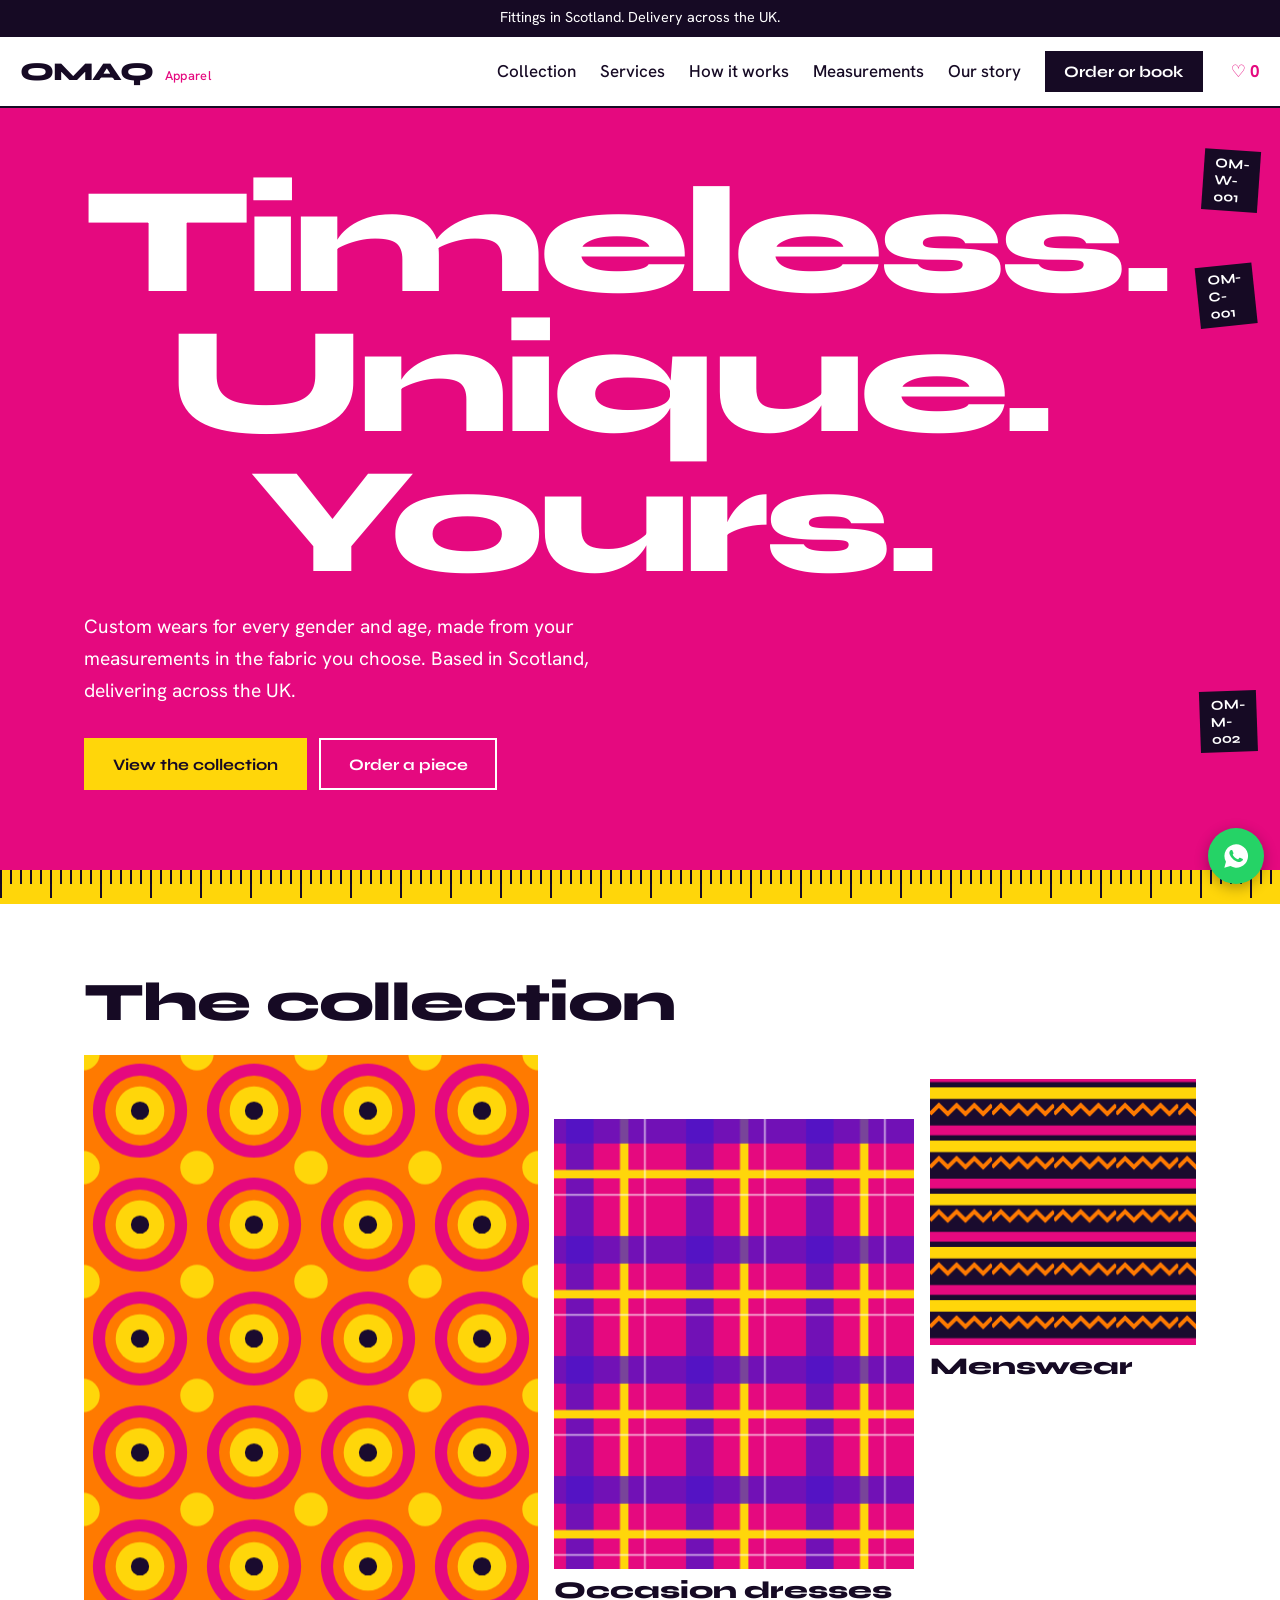
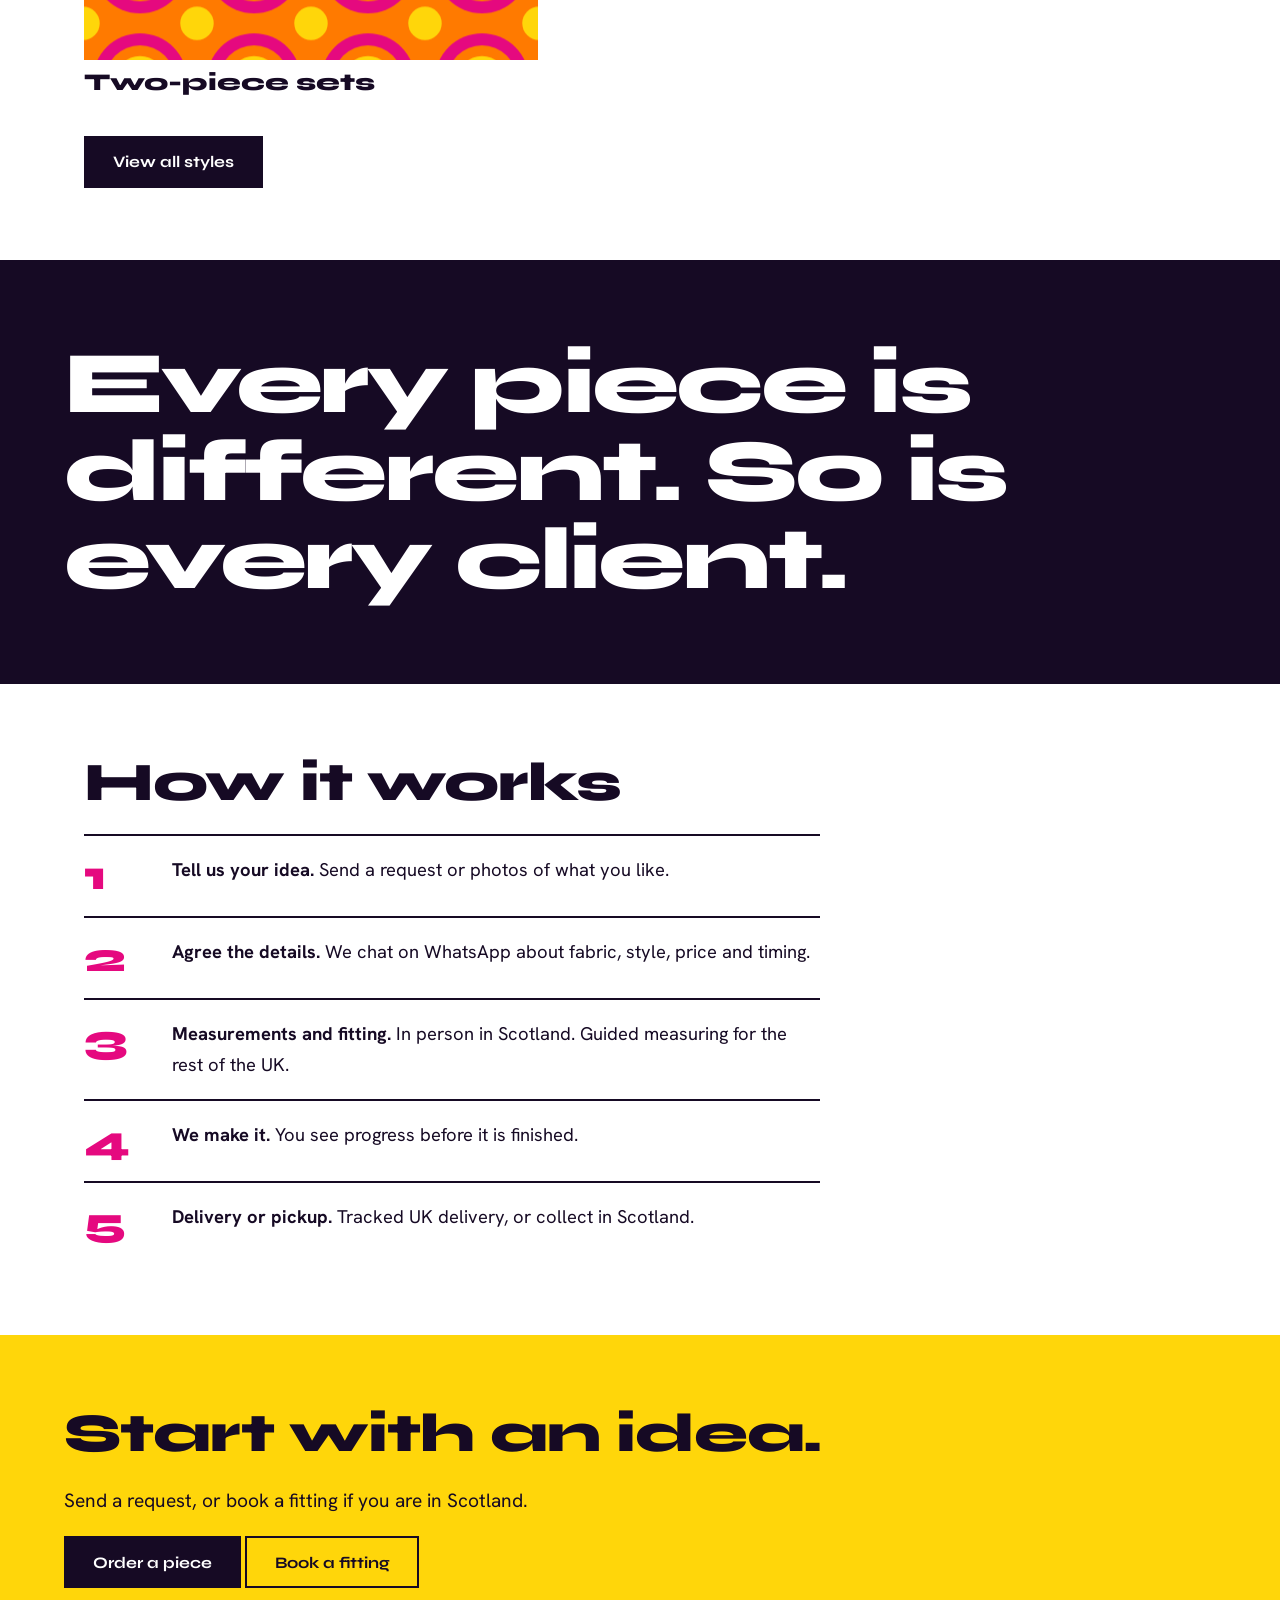
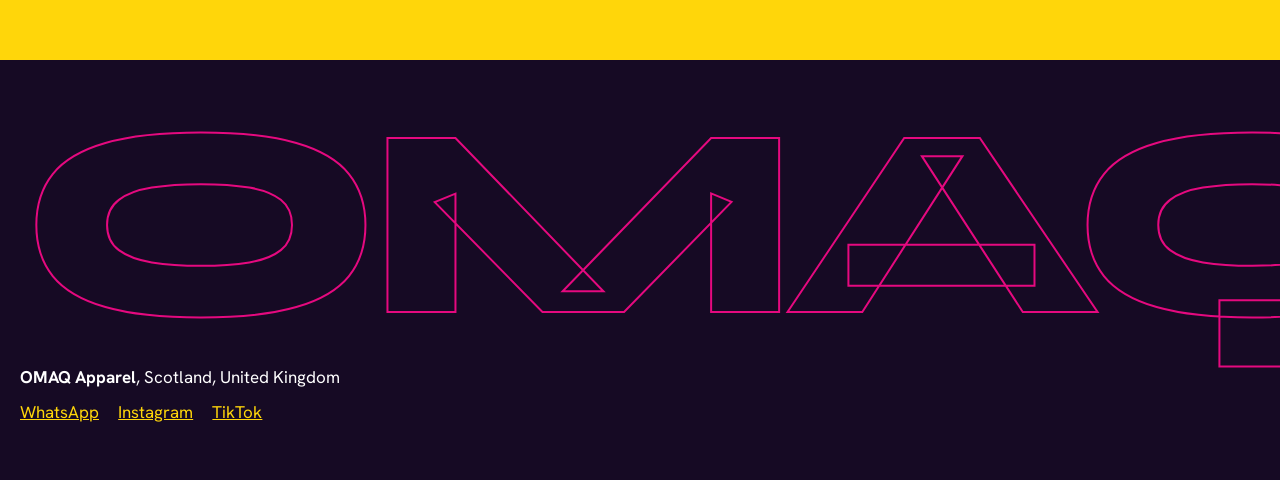
==== commit fdaa9e87: "Fashion-forward redesign: Syne type, fabric-print bands, editorial layouts" ====
--- a/index.html
+++ b/index.html
@@ -3,18 +3,25 @@
 <title>Custom outfits | OMAQ Apparel</title>
 <meta name="description" content="Timeless, unique custom outfits for all genders and ages. Fabric sourcing, in-person fittings in Scotland, UK-wide delivery.">
 <link rel="preconnect" href="https://fonts.googleapis.com"><link rel="preconnect" href="https://fonts.gstatic.com" crossorigin>
-<link href="https://fonts.googleapis.com/css2?family=Bodoni+Moda:ital,wght@0,500;0,700;1,500&family=Figtree:wght@400;500;600;700&display=swap" rel="stylesheet">
+<link href="https://fonts.googleapis.com/css2?family=Syne:wght@700;800&family=Hanken+Grotesk:wght@400;500;700&display=swap" rel="stylesheet">
 <link rel="stylesheet" href="styles.css"></head><body>
 <div class="bar">Fittings in Scotland. Delivery across the UK.</div>
 <header class="top"><a class="logo" href="index.html">OMAQ <span>Apparel</span></a><div class="tools"><a class="heart" href="collection.html#favourites" aria-label="Favourites">&#9825; <span id="fav-count">0</span></a><button class="burger" aria-label="Menu" aria-expanded="false">&#9776;</button></div><nav id="menu" aria-label="Main"><a href="collection.html">Collection</a><a href="services.html">Services</a><a href="how-it-works.html">How it works</a><a href="measure.html">Measurements</a><a href="story.html">Our story</a><a class="btn" href="order.html">Order or book</a></nav></header>
-<main><section class="phead c-mag home"><div class="in"><div><h1>Timeless. Unique. Yours.</h1><p>Custom wears for every gender and age, made from your measurements in the fabric you choose. Based in Scotland, delivering across the UK.<span class="cta"><a class="btn yel" href="collection.html">View the collection</a><a class="btn line" href="order.html">Order a piece</a></span></p></div><div class="collage"><img class="a" src="images/tartan-mag.svg" alt=""><img class="b" src="images/ankara-teal.svg" alt=""><img class="d" src="images/dress-form.svg" alt="Dress form wearing a printed outfit"></div></div></section>
-<section class="wrap"><h2>Explore</h2><nav class="cards" aria-label="Explore">
-<a href="collection.html"><img src="images/ankara-org.svg" alt=""><b>The collection</b><span>Browse styles, save favourites, chat to the tailor</span></a>
-<a href="services.html"><img src="images/kente.svg" alt=""><b>What we make</b><span>Women, men, children and fabric sourcing</span></a>
-<a href="measure.html"><img src="images/adire.svg" alt=""><b>How to measure</b><span>Six measurements, about ten minutes</span></a>
-<a href="story.html"><img src="images/tartan-vio.svg" alt=""><b>Our story</b><span>Where OMAQ began</span></a></nav></section>
-<section class="wrap"><h2>Your fabric, your way</h2><p class="lead2">Bring your own fabric, or we source it for you and you approve it before we cut.</p>
-<div class="strip"><img src="images/ankara-org.svg" alt=""><img src="images/tartan-mag.svg" alt=""><img src="images/adire.svg" alt=""><img src="images/kente.svg" alt=""><img src="images/ankara-teal.svg" alt=""><img src="images/tartan-vio.svg" alt=""></div></section>
+<main><section class="phead c-mag home"><div class="in"><div><h1>Timeless.<span>Unique.</span><span>Yours.</span></h1><p>Custom wears for every gender and age, made from your measurements in the fabric you choose. Based in Scotland, delivering across the UK.<span class="cta"><a class="btn yel" href="collection.html">View the collection</a><a class="btn line" href="order.html">Order a piece</a></span></p></div><div class="swatches"><figure class="s1"><img src="images/ankara-org.svg" alt=""><figcaption>OM-W-001</figcaption></figure><figure class="s2"><img src="images/tartan-vio.svg" alt=""><figcaption>OM-C-001</figcaption></figure><figure class="s3"><img src="images/kente.svg" alt=""><figcaption>OM-M-002</figcaption></figure></div></div></section>
+<div class="ruler" aria-hidden="true"></div>
+<section class="wrap"><h2>The collection</h2><div class="look">
+<a class="l1" href="collection.html"><img src="images/ankara-org.svg" alt=""><span>Two-piece sets</span></a>
+<a class="l2" href="collection.html"><img src="images/tartan-mag.svg" alt=""><span>Occasion dresses</span></a>
+<a class="l3" href="collection.html"><img src="images/kente.svg" alt=""><span>Menswear</span></a></div>
+<a class="btn" href="collection.html">View all styles</a></section>
+<section class="statement"><p>Every piece is different. So is every client.</p></section>
+<section class="wrap"><h2>How it works</h2><ol class="steps">
+<li><span><b>Tell us your idea.</b> Send a request or photos of what you like.</span></li>
+<li><span><b>Agree the details.</b> We chat on WhatsApp about fabric, style, price and timing.</span></li>
+<li><span><b>Measurements and fitting.</b> In person in Scotland. Guided measuring for the rest of the UK.</span></li>
+<li><span><b>We make it.</b> You see progress before it is finished.</span></li>
+<li><span><b>Delivery or pickup.</b> Tracked UK delivery, or collect in Scotland.</span></li></ol></section>
+<section class="cta-band"><div><h2>Start with an idea.</h2><p>Send a request, or book a fitting if you are in Scotland.</p><a class="btn" href="order.html">Order a piece</a> <a class="btn line dark" href="order.html?tab=fitting">Book a fitting</a></div></section>
 </main>
 <footer><p><b>OMAQ Apparel</b>, Scotland, United Kingdom</p><p><a id="wa-link" href="#">WhatsApp</a><a href="https://www.instagram.com/omaq_apparel" rel="noopener">Instagram</a><a href="https://vm.tiktok.com/ZN8Bhapgd/" rel="noopener">TikTok</a></p></footer>
 <a class="wa-float" id="wa-float" href="order.html" aria-label="Chat on WhatsApp"><svg viewBox="0 0 24 24" width="28" height="28" fill="#fff"><path d="M12 2a10 10 0 0 0-8.6 15L2 22l5.2-1.4A10 10 0 1 0 12 2zm5.2 13.9c-.2.6-1.3 1.2-1.8 1.2-.5.1-1 .2-3.3-.7-2.8-1.1-4.6-4-4.7-4.2-.1-.2-1.1-1.5-1.1-2.8 0-1.3.7-1.9.9-2.2.2-.2.5-.3.7-.3h.5c.2 0 .4 0 .6.5l.8 2c.1.2.1.4 0 .5l-.4.6c-.1.2-.3.3-.1.6.2.3.8 1.3 1.7 2.1 1.2 1 2.2 1.3 2.5 1.5.3.1.4.1.6-.1l.8-1c.2-.3.4-.2.6-.1l1.9.9c.3.1.5.2.5.3.1.1.1.6-.1 1.1z"/></svg></a>
--- a/styles.css
+++ b/styles.css
@@ -1,92 +1,77 @@
-:root{--ink:#1a0b2e;--mag:#e5097f;--org:#ff7a00;--yel:#ffd60a;--teal:#00b3a4;--vio:#4a14c8;
---serif:"Bodoni Moda",Georgia,serif;--sans:"Figtree",system-ui,sans-serif}
+:root{--ink:#160a24;--mag:#e5097f;--org:#ff7a00;--yel:#ffd60a;--teal:#00b3a4;--vio:#4a14c8;--soft:#f6f1fa;--disp:"Syne",system-ui,sans-serif;--sans:"Hanken Grotesk",system-ui,sans-serif}
 *{box-sizing:border-box}html{scroll-behavior:smooth}
-@media (prefers-reduced-motion:reduce){html{scroll-behavior:auto}*{animation:none!important}}
+@media (prefers-reduced-motion:reduce){html{scroll-behavior:auto}}
 body{margin:0;background:#fff;color:var(--ink);font:400 1.0625rem/1.65 var(--sans)}
-a{color:inherit}:focus-visible{outline:3px solid var(--ink);outline-offset:2px}
-h1,h2,dt{font-family:var(--serif);font-weight:700;line-height:1.05;margin:0}
-h2{font-size:clamp(1.7rem,4vw,2.4rem);margin-bottom:1rem}
-.top{display:flex;justify-content:space-between;align-items:center;gap:.75rem 1.5rem;flex-wrap:wrap;padding:.8rem 1.25rem;background:#fff;border-bottom:3px solid var(--ink)}
-.logo{font:700 1.5rem var(--serif);text-decoration:none}.logo span{font-style:italic;font-weight:500;color:var(--mag)}
-nav{display:flex;gap:.3rem 1.1rem;align-items:center;flex-wrap:wrap;font-weight:600;font-size:.95rem}
-nav a{text-decoration:none;padding:.2rem 0;border-bottom:3px solid transparent}
-nav a:hover,nav a[aria-current]{border-bottom-color:var(--mag)}
-nav a.btn{border:2px solid var(--ink)}
-.btn{display:inline-block;background:var(--mag);color:#fff;border:2px solid var(--mag);padding:.8rem 1.5rem;font:700 1rem var(--sans);border-radius:999px;text-decoration:none;cursor:pointer}
-.btn:hover{transform:translateY(-2px)}
-.btn.yel{background:var(--yel);color:var(--ink);border-color:var(--yel)}
-.btn.line{background:transparent;color:inherit;border-color:currentColor}
-nav a.btn{background:var(--yel);color:var(--ink);padding:.45rem 1rem;font-size:.9rem}
-.phead{padding:3.5rem 1.25rem 4rem}.phead .in{max-width:62rem;margin:0 auto}
-.phead h1{font-size:clamp(2.4rem,8vw,5rem);letter-spacing:-.02em;max-width:14ch}
-.phead p{font-size:1.2rem;max-width:36rem;margin:1rem 0 0}
-.phead .cta{display:flex;gap:.75rem;flex-wrap:wrap;margin-top:1.75rem}
-.c-mag{background:var(--mag);color:#fff}.c-org{background:var(--org)}.c-vio{background:var(--vio);color:#fff}.c-teal{background:var(--teal)}.c-yel{background:var(--yel)}
-.home{padding-top:0}.home::before{content:"";display:block;height:46px;margin:0 -1.25rem 3rem;background:var(--yel);
-background-image:repeating-linear-gradient(90deg,var(--ink) 0 2px,transparent 2px 10px),repeating-linear-gradient(90deg,var(--ink) 0 2px,transparent 2px 50px);
-background-size:10px 14px,50px 28px;background-repeat:repeat-x;animation:slide 24s linear infinite}
-@keyframes slide{to{background-position:200px 0,200px 0}}
-.home h1{font-size:clamp(3rem,11vw,7rem);max-width:10ch}
-.wrap{max-width:62rem;margin:0 auto;padding:3.5rem 1.25rem}
-.tiles{display:grid;grid-template-columns:repeat(auto-fit,minmax(15rem,1fr))}
-.tiles a{display:flex;flex-direction:column;justify-content:space-between;min-height:12rem;padding:1.5rem;text-decoration:none}
-.tiles b{font:700 1.8rem/1.1 var(--serif)}.tiles a:hover b{text-decoration:underline}
-.services{display:grid;grid-template-columns:repeat(auto-fit,minmax(15rem,1fr));gap:2rem;margin:0}
-.services div{border-top:6px solid var(--mag);padding-top:.8rem}.services div:nth-child(2){border-color:var(--org)}.services div:nth-child(3){border-color:var(--teal)}.services div:nth-child(4){border-color:var(--vio)}
-.services dt{font-size:1.6rem;margin-bottom:.3rem}.services dd{margin:0}
-.steps{margin:0;padding-left:1.4rem;display:grid;gap:1.2rem;max-width:42rem;font-size:1.15rem}.steps li::marker{font:700 1.4rem var(--serif);color:var(--mag)}
-.story p{font-family:var(--serif);font-weight:500;font-size:1.35rem;line-height:1.7;max-width:42rem}
-.gallery{display:grid;grid-template-columns:repeat(auto-fill,minmax(12rem,1fr));gap:.75rem}
-.gallery img{width:100%;aspect-ratio:3/4;object-fit:cover}
-.swatch{aspect-ratio:3/4;display:flex;align-items:flex-end;padding:.7rem;color:#fff;font-weight:600}
-.swatch span{background:rgba(26,11,46,.7);padding:.15rem .5rem}
+a{color:inherit}:focus-visible{outline:3px solid var(--mag);outline-offset:3px}
+h1,h2,h3{font-family:var(--disp);font-weight:800;line-height:1;letter-spacing:-.02em;margin:0}
+h2{font-size:clamp(2rem,5vw,3.4rem);margin-bottom:1.5rem}
+.bar{background:var(--ink);color:#fff;text-align:center;padding:.4rem 1rem;font-size:.9rem}
+.top{position:sticky;top:0;z-index:10;display:flex;align-items:center;gap:.75rem 1.75rem;flex-wrap:wrap;padding:.9rem 1.25rem;background:#fff;border-bottom:2px solid var(--ink)}
+.logo{font:800 1.6rem var(--disp);letter-spacing:-.03em;text-decoration:none}.logo span{font:500 .8rem var(--sans);letter-spacing:.02em;color:var(--mag);margin-left:.3rem}
+.top nav{order:2;margin-left:auto;display:flex;gap:.3rem 1.5rem;align-items:center;flex-wrap:wrap;font-weight:500}
+.top nav a{text-decoration:none}.top nav a:hover,.top nav a[aria-current]{text-decoration:underline;text-decoration-thickness:3px;text-underline-offset:6px;text-decoration-color:var(--mag)}
+.top nav a.btn{padding:.55rem 1.1rem;text-decoration:none;color:#fff}
+.tools{order:3;display:flex;gap:.75rem;align-items:center}.heart{text-decoration:none;font-weight:700;color:var(--mag)}
+.burger{display:none;background:#fff;border:2px solid var(--ink);font-size:1.3rem;padding:.1rem .6rem;cursor:pointer;color:var(--ink)}
+.btn{display:inline-block;background:var(--ink);color:#fff;border:2px solid var(--ink);padding:.9rem 1.7rem;font:700 1rem var(--disp);text-decoration:none;cursor:pointer;transition:background .2s}
+.btn:hover{background:var(--mag);border-color:var(--mag)}
+.btn.yel{background:var(--yel);color:var(--ink);border-color:var(--yel)}.btn.yel:hover{background:#fff;border-color:#fff}
+.btn.line{background:transparent;color:#fff;border-color:#fff}.btn.line:hover{background:#fff;color:var(--ink)}
+.btn.line.dark{color:var(--ink);border-color:var(--ink)}.btn.line.dark:hover{background:var(--ink);color:#fff}
+.phead{position:relative}
+.phead::before{content:"";display:block;height:110px;background:center/cover var(--print)}
+.c-org{--print:url(images/ankara-org.svg)}.c-vio{--print:url(images/kente.svg)}.c-mag{--print:url(images/tartan-mag.svg)}.c-teal{--print:url(images/ankara-teal.svg)}.c-yel{--print:url(images/adire.svg)}.c-vio2{--print:url(images/tartan-vio.svg)}
+.phead .in{max-width:72rem;margin:0 auto;padding:3rem 1.25rem 3.5rem}
+.phead h1{font-size:clamp(3rem,11vw,7.5rem);line-height:.92;letter-spacing:-.04em}
+.phead p{font-size:1.2rem;max-width:34rem;margin:1.25rem 0 0}
+.phead.home{background:var(--mag);color:#fff}.phead.home::before{display:none}
+.home .in{display:grid;grid-template-columns:1.1fr .9fr;gap:2rem;align-items:center;padding-top:4rem;padding-bottom:5rem}
+.home h1{font-size:clamp(3.2rem,12.5vw,9.5rem)}.home h1 span{display:block;padding-left:.55em}.home h1 span+span{padding-left:1.1em}
+.home .cta{display:flex;gap:.75rem;flex-wrap:wrap;margin-top:2rem}
+.swatches{position:relative;height:34rem}
+.swatches figure{position:absolute;margin:0;width:56%;aspect-ratio:3/4;box-shadow:0 24px 40px rgba(22,10,36,.35)}
+.swatches img{width:100%;height:100%;object-fit:cover;display:block}
+.swatches figcaption{position:absolute;left:0;bottom:0;background:var(--ink);color:#fff;font:700 .85rem var(--disp);padding:.3rem .7rem}
+.s1{right:2%;top:0;transform:rotate(4deg)}.s2{right:42%;top:22%;transform:rotate(-6deg);width:48%!important}.s3{right:6%;bottom:0;transform:rotate(-2deg);width:44%!important}
+.ruler{height:34px;background-color:var(--yel);background-image:repeating-linear-gradient(90deg,var(--ink) 0 2px,transparent 2px 10px),repeating-linear-gradient(90deg,var(--ink) 0 2px,transparent 2px 50px);background-size:10px 14px,50px 28px;background-repeat:repeat-x}
+.wrap{max-width:72rem;margin:0 auto;padding:4.5rem 1.25rem}
+.look{display:grid;grid-template-columns:repeat(12,1fr);gap:1rem;align-items:start;margin-bottom:2.5rem}
+.look a{text-decoration:none;display:block}.look img{width:100%;display:block;object-fit:cover}
+.look span{display:block;font:800 1.5rem/1.1 var(--disp);margin-top:.6rem}.look a:hover span{color:var(--mag)}
+.l1{grid-column:1/6}.l1 img{aspect-ratio:3/4}.l2{grid-column:6/10;margin-top:4rem}.l2 img{aspect-ratio:4/5}.l3{grid-column:10/13;margin-top:1.5rem}.l3 img{aspect-ratio:1}
+.statement{background:var(--ink);color:#fff;padding:5rem 1.25rem}.statement p{max-width:72rem;margin:0 auto;font:800 clamp(2.2rem,7vw,5.5rem)/1 var(--disp);letter-spacing:-.03em}
+.steps{list-style:none;margin:0;padding:0;counter-reset:s;max-width:46rem}
+.steps li{counter-increment:s;display:grid;grid-template-columns:4.5rem 1fr;gap:1rem;padding:1.2rem 0;border-top:2px solid var(--ink);font-size:1.15rem}
+.steps li::before{content:counter(s);font:800 2.6rem/1 var(--disp);color:var(--mag)}
+.cta-band{background:var(--yel);padding:4.5rem 1.25rem}.cta-band>div{max-width:72rem;margin:0 auto}.cta-band p{font-size:1.2rem;max-width:30rem}
+.rows article{display:grid;grid-template-columns:1fr 1fr;min-height:24rem}.rows article:nth-child(even) img{order:2}
+.rows img{width:100%;height:100%;object-fit:cover;display:block}
+.rows div{padding:3rem clamp(1.25rem,5vw,4rem);display:flex;flex-direction:column;justify-content:center}
+.rows h2{margin-bottom:.8rem}.rows p{margin:0;font-size:1.15rem;max-width:26rem}
+.r1{background:var(--yel)}.r2{background:var(--ink);color:#fff}.r3{background:var(--mag);color:#fff}.r4{background:var(--teal)}
+.split{display:grid;grid-template-columns:.9fr 1.1fr;gap:3.5rem;align-items:center}
+.figure{margin:0;background:center/cover url(images/tartan-vio.svg);padding:3rem 2rem 0}.figure img{display:block;width:100%}
+.story p{font-size:1.4rem;line-height:1.55;font-weight:500;max-width:34rem}
 .note{color:#5a4d70;font-size:.95rem;margin-top:1.2rem}
-.order{max-width:40rem}
-.tabs{display:flex;gap:.5rem;margin-bottom:1.5rem}
-.tabs button{flex:1;padding:.75rem;font:700 1rem var(--sans);background:#fff;color:var(--ink);border:2px solid var(--ink);border-radius:999px;cursor:pointer}
-.tabs button[aria-selected=true]{background:var(--ink);color:#fff}
-.panel{display:grid;gap:1rem}.panel[hidden]{display:none}
-label{display:grid;gap:.3rem;font-weight:600}
-input,select,textarea{font:inherit;font-weight:400;padding:.75rem;border:2px solid var(--ink);background:#fff;color:var(--ink);border-radius:8px;width:100%}
+.pills{display:flex;gap:.5rem;flex-wrap:wrap;margin-bottom:2.5rem}
+.pills button{font:700 1rem var(--disp);padding:.55rem 1.3rem;border:2px solid var(--ink);background:#fff;color:var(--ink);cursor:pointer}.pills button[aria-pressed=true]{background:var(--ink);color:#fff}
+.catalog{display:grid;grid-template-columns:repeat(auto-fill,minmax(15rem,1fr));gap:2.5rem 1.5rem;margin-bottom:1.5rem}
+.item img{width:100%;aspect-ratio:4/5;object-fit:cover;display:block}
+.item .meta{display:flex;justify-content:space-between;align-items:center;margin-top:.5rem;font-weight:700;color:#5a4d70;font-size:.9rem}
+.fav{background:none;border:0;font-size:1.5rem;color:var(--mag);cursor:pointer;line-height:1}
+.item h3{font-size:1.4rem;margin:.1rem 0}.item p{margin:0 0 .3rem;color:#5a4d70}.chat{font-weight:700;color:var(--mag)}
+.order{max-width:42rem}.tabs{display:flex;gap:.5rem;margin-bottom:2rem}
+.tabs button{flex:1;padding:.8rem;font:700 1rem var(--disp);background:#fff;color:var(--ink);border:2px solid var(--ink);cursor:pointer}.tabs button[aria-selected=true]{background:var(--ink);color:#fff}
+.panel{display:grid;gap:1.4rem}.panel[hidden]{display:none}
+label{display:grid;gap:.2rem;font-weight:700;font-size:.95rem}
+input,select,textarea{font:inherit;font-weight:400;padding:.7rem 0;border:0;border-bottom:2px solid var(--ink);border-radius:0;background:transparent;color:var(--ink);width:100%}
+input:focus,select:focus,textarea:focus{outline:0;border-bottom-color:var(--mag)}
 .error{color:#b00020;margin:0;min-height:1.2em}
-footer{background:var(--ink);color:#fff;padding:2.5rem 1.25rem;text-align:center}
-footer p{margin:.4rem 0}footer a{margin:0 .7rem;color:var(--yel)}
-
-.phead{padding-bottom:0;overflow:hidden}
-.phead .in{display:grid;grid-template-columns:1.1fr .9fr;gap:2rem;align-items:end}
-.phead .in>div:first-child{padding-bottom:3.5rem}
-.art{display:block;width:100%;max-width:24rem;aspect-ratio:3/4;object-fit:cover;justify-self:end;border-radius:999px 999px 0 0;border:6px solid var(--ink);border-bottom:0}
-.collage{position:relative;width:100%;max-width:30rem;height:30rem;justify-self:end}
-.collage img{position:absolute;bottom:0;object-fit:cover;border-radius:999px 999px 0 0;border:6px solid var(--ink);border-bottom:0}
-.collage .a{right:0;width:62%;height:100%}.collage .b{left:0;width:46%;height:62%;border-color:var(--yel)}
-.collage .d{right:6%;width:50%;height:78%;object-fit:contain;border:0;border-radius:0}
-.cards{display:grid;grid-template-columns:repeat(auto-fit,minmax(13rem,1fr));gap:1.25rem}
-.cards a{display:block;text-decoration:none}.cards img{width:100%;aspect-ratio:4/5;object-fit:cover;border-radius:999px 999px 0 0;margin-bottom:.8rem}
-.cards b{display:block;font:700 1.5rem/1.1 var(--serif)}.cards a:hover b{color:var(--mag)}.cards span{color:#5a4d70}
-.lead2{max-width:36rem;margin:0 0 1.5rem;font-size:1.15rem}
-.strip{display:flex;gap:1rem;overflow-x:auto;padding-bottom:.5rem}.strip img{flex:none;width:9rem;height:9rem;border-radius:50%;object-fit:cover;border:4px solid var(--ink)}
-.services div{border-top:0;padding-top:0}.services img{width:100%;aspect-ratio:1;object-fit:cover;border-radius:999px 999px 0 0;margin-bottom:.8rem}
-.split{display:grid;grid-template-columns:.8fr 1.2fr;gap:3rem;align-items:center}
-.figure{margin:0;background:var(--teal);border-radius:999px 999px 0 0;padding:3rem 2rem 0;border:6px solid var(--ink);border-bottom:0}.figure img{display:block;width:100%}
-.gallery{display:grid;grid-template-columns:repeat(auto-fill,minmax(13rem,1fr));gap:1.25rem}
-.gallery figure{margin:0}.gallery figure img{width:100%;aspect-ratio:1;object-fit:cover;border-radius:999px 999px 0 0;display:block}
-.gallery figure.tall img{aspect-ratio:3/4}.gallery figcaption{font-weight:600;margin-top:.4rem}
-@media (max-width:46rem){.phead .in,.split{grid-template-columns:1fr}.art,.collage{justify-self:center}.collage{height:24rem}.phead .in>div:first-child{padding-bottom:1rem}}
-
-.bar{background:var(--ink);color:#fff;text-align:center;padding:.4rem 1rem;font-size:.9rem}
-.top{position:sticky;top:0;z-index:10}.top nav{order:2;margin-left:auto}.tools{order:3;display:flex;gap:.75rem;align-items:center}
-.heart{text-decoration:none;font-weight:700;color:var(--mag)}.burger{display:none;background:#fff;border:2px solid var(--ink);border-radius:8px;font-size:1.3rem;padding:.1rem .6rem;cursor:pointer;color:var(--ink)}
-.phead:not(.home){background:#fff;color:var(--ink);padding:3rem 1.25rem 0;text-align:center}
-.phead:not(.home) .in{grid-template-columns:1fr}.phead:not(.home) .in>div:first-child{padding-bottom:0}
-.phead:not(.home) h1{margin:0 auto;font-size:clamp(2rem,6vw,3.4rem);max-width:none}.phead:not(.home) p{margin:1rem auto 0}
-.phead:not(.home)::after{content:"";display:block;height:14px;margin:2.5rem -1.25rem 0;background:repeating-linear-gradient(90deg,var(--mag) 0 40px,var(--org) 40px 80px,var(--yel) 80px 120px,var(--teal) 120px 160px,var(--vio) 160px 200px)}
-.btn.line.dark{color:var(--ink)}
-.pills{display:flex;gap:.5rem;flex-wrap:wrap;justify-content:center;margin-bottom:2rem}
-.pills button{font:600 1rem var(--sans);padding:.5rem 1.3rem;border:2px solid var(--ink);border-radius:999px;background:#fff;color:var(--ink);cursor:pointer}.pills button[aria-pressed=true]{background:var(--ink);color:#fff}
-.catalog{display:grid;grid-template-columns:repeat(auto-fill,minmax(14rem,1fr));gap:2rem 1.25rem;margin-bottom:1.5rem}
-.item img{width:100%;aspect-ratio:4/5;object-fit:cover;border-radius:999px 999px 0 0;display:block}
-.item .meta{display:flex;justify-content:space-between;align-items:center;margin-top:.5rem;font-weight:600;color:#5a4d70;font-size:.9rem}
-.fav{background:none;border:0;font-size:1.5rem;color:var(--mag);cursor:pointer;line-height:1}
-.item h3{font:700 1.3rem var(--serif);margin:.1rem 0}.item p{margin:0 0 .3rem;color:#5a4d70}.chat{font-weight:700;color:var(--mag)}
+footer{background:var(--ink);color:#fff;padding:3rem 1.25rem;overflow:hidden}
+footer::before{content:"OMAQ";display:block;font:800 clamp(5rem,27vw,17rem)/.85 var(--disp);letter-spacing:-.05em;color:transparent;-webkit-text-stroke:2px var(--mag);margin-bottom:1.5rem}
+footer p{margin:.4rem 0}footer a{margin-right:1.2rem;color:var(--yel)}
 .wa-float{position:fixed;right:1rem;bottom:1rem;width:56px;height:56px;border-radius:50%;background:#25d366;display:grid;place-items:center;box-shadow:0 4px 14px rgba(0,0,0,.3);z-index:20}
-@media (max-width:46rem){.burger{display:block}.tools{margin-left:auto}.top nav{order:3;width:100%;display:none;flex-direction:column;align-items:flex-start;padding:.5rem 0}.top nav.open{display:flex}}
+@media (min-width:46rem){.item:nth-child(even){margin-top:2.5rem}}
+@media (max-width:46rem){.burger{display:block}.tools{margin-left:auto}.top nav{order:3;width:100%;display:none;flex-direction:column;align-items:flex-start;padding:.5rem 0;margin:0}.top nav.open{display:flex}
+.home .in,.split,.rows article{grid-template-columns:1fr}.rows article:nth-child(even) img{order:0}.rows img{height:16rem}.swatches{height:26rem}
+.look{display:block}.look a{margin:0 0 2rem!important}}
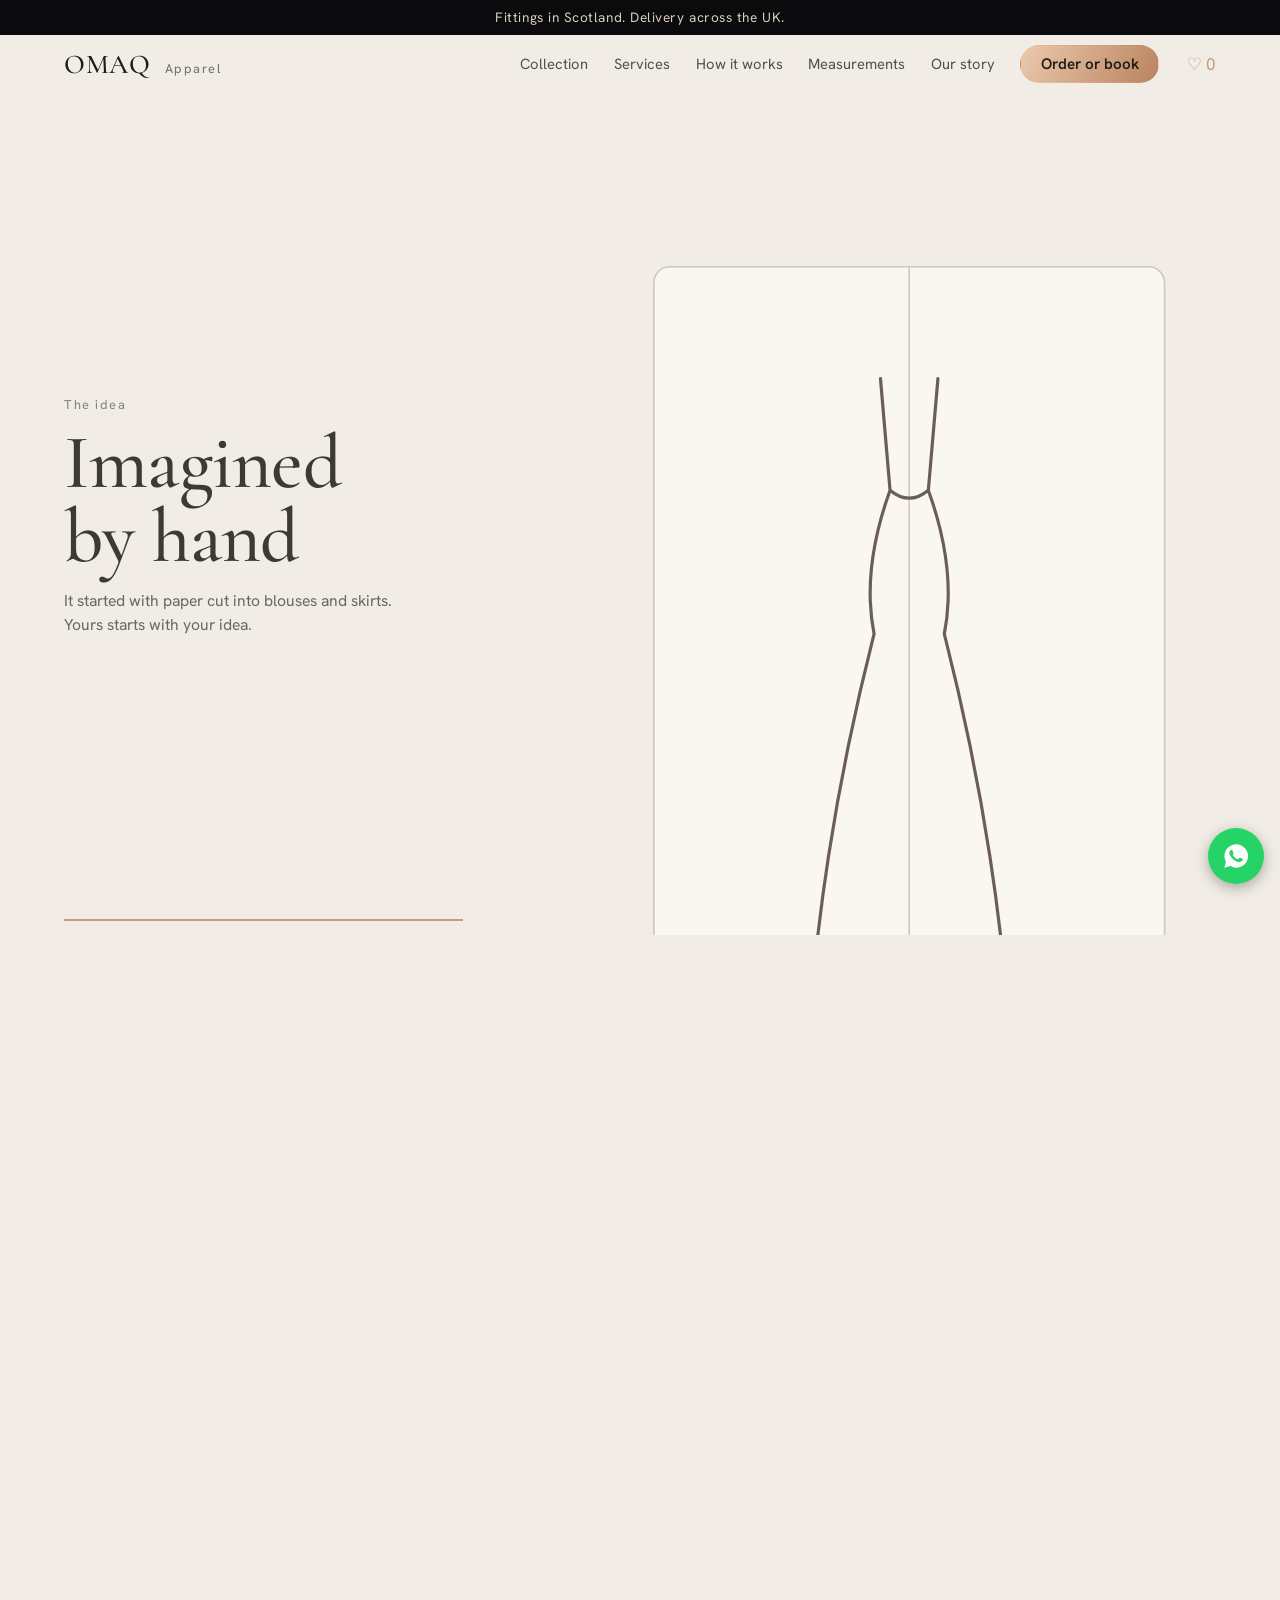
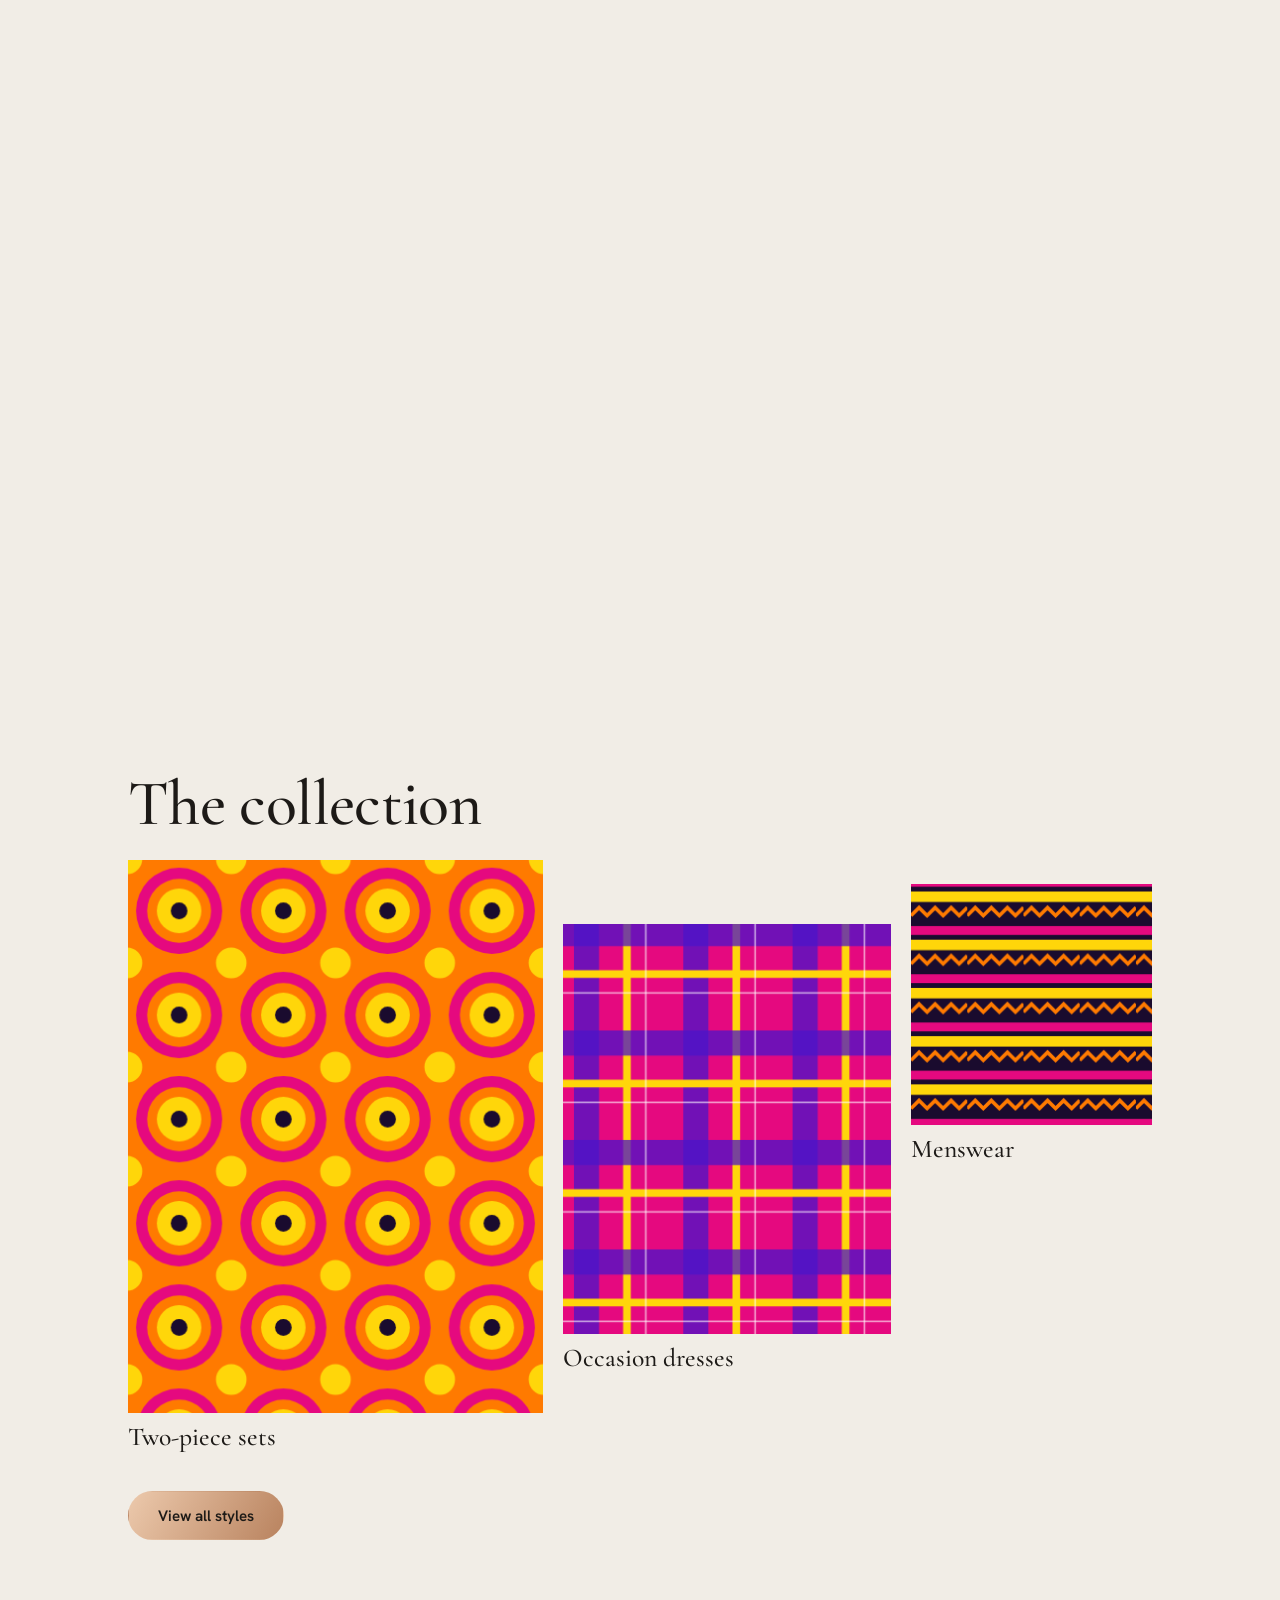
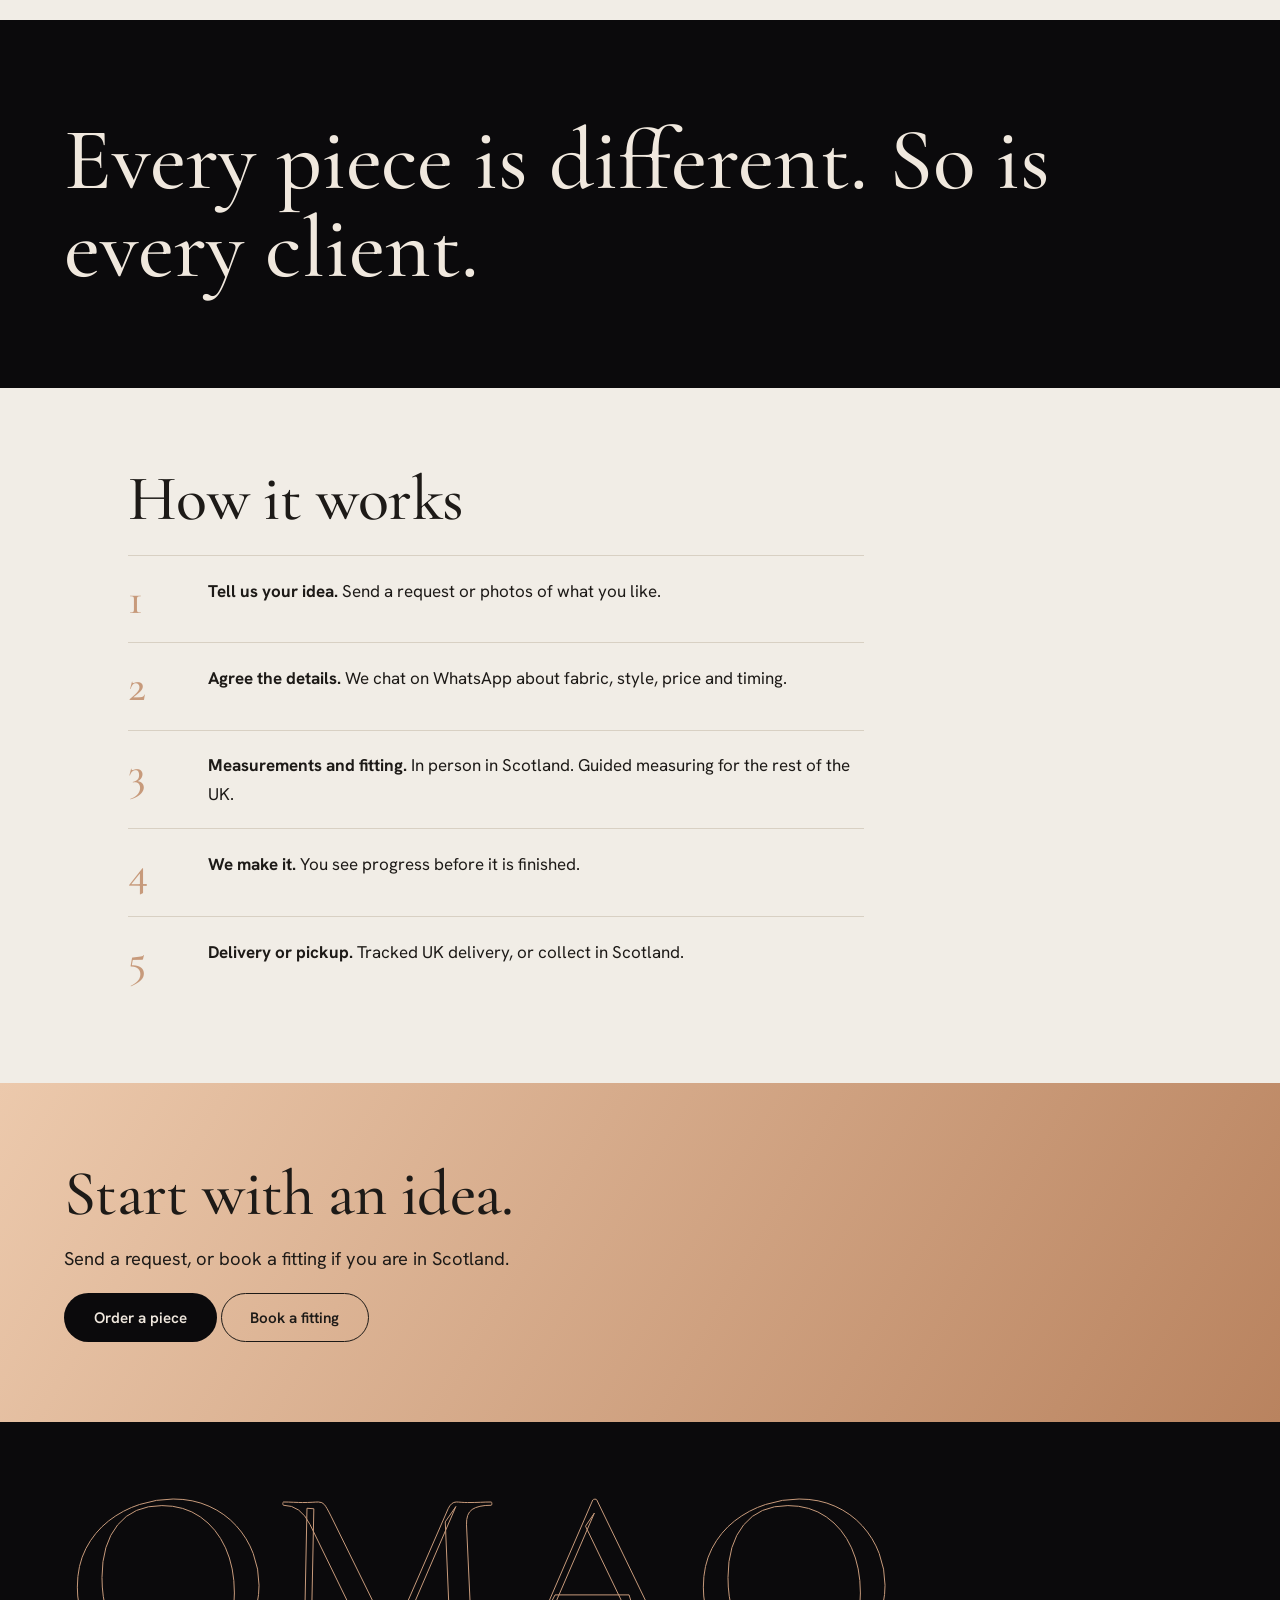
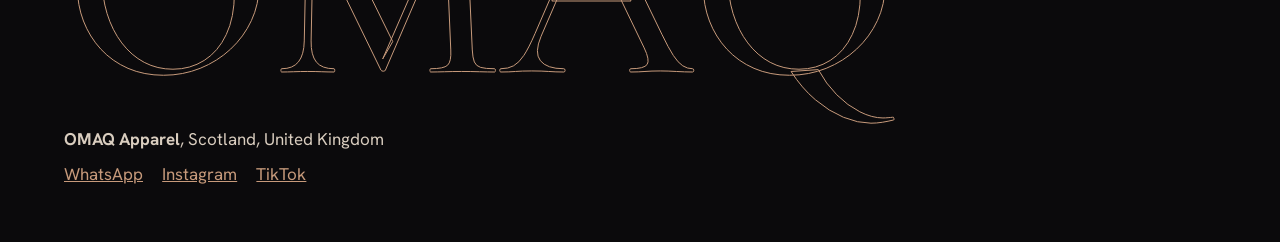
==== commit 492464d5: "Redesign: scroll-story home (sketch to printed fabric to runway), Cormorant + champagne language acr" ====
--- a/index.html
+++ b/index.html
@@ -3,12 +3,32 @@
 <title>Custom outfits | OMAQ Apparel</title>
 <meta name="description" content="Timeless, unique custom outfits for all genders and ages. Fabric sourcing, in-person fittings in Scotland, UK-wide delivery.">
 <link rel="preconnect" href="https://fonts.googleapis.com"><link rel="preconnect" href="https://fonts.gstatic.com" crossorigin>
-<link href="https://fonts.googleapis.com/css2?family=Syne:wght@700;800&family=Hanken+Grotesk:wght@400;500;700&display=swap" rel="stylesheet">
+<link href="https://fonts.googleapis.com/css2?family=Cormorant+Garamond:wght@400;500;600&family=Hanken+Grotesk:wght@400;500;600&display=swap" rel="stylesheet">
 <link rel="stylesheet" href="styles.css"></head><body>
 <div class="bar">Fittings in Scotland. Delivery across the UK.</div>
 <header class="top"><a class="logo" href="index.html">OMAQ <span>Apparel</span></a><div class="tools"><a class="heart" href="collection.html#favourites" aria-label="Favourites">&#9825; <span id="fav-count">0</span></a><button class="burger" aria-label="Menu" aria-expanded="false">&#9776;</button></div><nav id="menu" aria-label="Main"><a href="collection.html">Collection</a><a href="services.html">Services</a><a href="how-it-works.html">How it works</a><a href="measure.html">Measurements</a><a href="story.html">Our story</a><a class="btn" href="order.html">Order or book</a></nav></header>
-<main><section class="phead c-mag home"><div class="in"><div><h1>Timeless.<span>Unique.</span><span>Yours.</span></h1><p>Custom wears for every gender and age, made from your measurements in the fabric you choose. Based in Scotland, delivering across the UK.<span class="cta"><a class="btn yel" href="collection.html">View the collection</a><a class="btn line" href="order.html">Order a piece</a></span></p></div><div class="swatches"><figure class="s1"><img src="images/ankara-org.svg" alt=""><figcaption>OM-W-001</figcaption></figure><figure class="s2"><img src="images/tartan-vio.svg" alt=""><figcaption>OM-C-001</figcaption></figure><figure class="s3"><img src="images/kente.svg" alt=""><figcaption>OM-M-002</figcaption></figure></div></div></section>
-<div class="ruler" aria-hidden="true"></div>
+<main><section class="track" id="track"><div class="stage" id="stage">
+<div class="copy">
+<div class="ch"><small>Scotland, UK</small><h1>From first line to final form</h1><p>Custom wear for every gender and age. Scroll to watch one piece come to life.</p></div>
+<div class="ch"><small>The idea</small><h2>Imagined by hand</h2><p>It started with paper cut into blouses and skirts. Yours starts with your idea.</p></div>
+<div class="ch"><small>The fabric</small><h2>Cut from your cloth</h2><p>Bring your own fabric or we source it. You approve it before we cut.</p></div>
+<div class="ch"><small>The fit</small><h2>Made to move</h2><p>Measured to you, in person in Scotland or guided from anywhere in the UK.</p></div>
+<div class="ch"><small>The reveal</small><h2>Made to be yours</h2><p>One of one, every time.</p></div>
+</div>
+<div class="art"><svg viewBox="0 0 400 600" id="svg" aria-hidden="true">
+<defs><pattern id="pr" patternUnits="userSpaceOnUse" width="220" height="220"><image href="images/ankara-org.svg" width="220" height="220" preserveAspectRatio="xMidYMid slice"/></pattern>
+<radialGradient id="spot" cx=".5" cy="0" r="1"><stop offset="0" stop-color="#fff" stop-opacity=".45"/><stop offset="1" stop-color="#fff" stop-opacity="0"/></radialGradient>
+<linearGradient id="floor" x1="0" y1="0" x2="0" y2="1"><stop offset="0" stop-color="#2a2420" stop-opacity="0"/><stop offset="1" stop-color="#3b322b"/></linearGradient></defs>
+<g id="book"><rect x="40" y="60" width="320" height="480" rx="10" fill="#faf7f1" stroke="#cfc7ba"/><line x1="200" y1="60" x2="200" y2="540" stroke="#cfc7ba"/></g>
+<g id="spots" opacity="0"><rect x="0" y="520" width="400" height="80" fill="url(#floor)"/><polygon points="120,0 80,520 200,520" fill="url(#spot)"/><polygon points="280,0 200,520 320,520" fill="url(#spot)"/></g>
+<g id="parts"></g>
+<g id="dress"><g id="model" opacity="0" stroke="#d9b99c" stroke-width="3" fill="none" stroke-linecap="round"><ellipse cx="100" cy="-16" rx="13" ry="17" fill="#d9b99c" stroke="none"/><path d="M100 0v10M72 60l-14 120M128 60l14 120"/></g>
+<path id="fill" d="M88 80Q100 90 112 80Q130 130 122 170Q150 280 160 385Q100 400 40 385Q50 280 78 170Q70 130 88 80Z" fill="url(#pr)" opacity="0"/>
+<path id="line" d="M82 10L88 80Q100 90 112 80L118 10M88 80Q70 130 78 170Q50 280 40 385Q100 400 160 385Q150 280 122 170Q130 130 112 80" fill="none" stroke="#6b5f55" stroke-width="2" stroke-linecap="round"/></g>
+</svg></div>
+<div class="story-cta" id="cta"><a class="btn" href="order.html">Order a piece</a><a class="btn line" href="order.html?tab=fitting">Book a fitting</a></div>
+<div class="prog" id="prog"></div>
+</div></section>
 <section class="wrap"><h2>The collection</h2><div class="look">
 <a class="l1" href="collection.html"><img src="images/ankara-org.svg" alt=""><span>Two-piece sets</span></a>
 <a class="l2" href="collection.html"><img src="images/tartan-mag.svg" alt=""><span>Occasion dresses</span></a>
--- a/styles.css
+++ b/styles.css
@@ -1,77 +1,81 @@
-:root{--ink:#160a24;--mag:#e5097f;--org:#ff7a00;--yel:#ffd60a;--teal:#00b3a4;--vio:#4a14c8;--soft:#f6f1fa;--disp:"Syne",system-ui,sans-serif;--sans:"Hanken Grotesk",system-ui,sans-serif}
+:root{--ivory:#f1ede6;--ink:#1d1a17;--night:#0b0a0c;--gold:linear-gradient(120deg,#ecc9ac,#b9835f);--champ:#c79a7b;--line:#d8d0c3;--mute:#6b625a;--hh:58px;--disp:"Cormorant Garamond","Iowan Old Style",Georgia,serif;--sans:"Hanken Grotesk",system-ui,sans-serif}
 *{box-sizing:border-box}html{scroll-behavior:smooth}
 @media (prefers-reduced-motion:reduce){html{scroll-behavior:auto}}
-body{margin:0;background:#fff;color:var(--ink);font:400 1.0625rem/1.65 var(--sans)}
-a{color:inherit}:focus-visible{outline:3px solid var(--mag);outline-offset:3px}
-h1,h2,h3{font-family:var(--disp);font-weight:800;line-height:1;letter-spacing:-.02em;margin:0}
-h2{font-size:clamp(2rem,5vw,3.4rem);margin-bottom:1.5rem}
-.bar{background:var(--ink);color:#fff;text-align:center;padding:.4rem 1rem;font-size:.9rem}
-.top{position:sticky;top:0;z-index:10;display:flex;align-items:center;gap:.75rem 1.75rem;flex-wrap:wrap;padding:.9rem 1.25rem;background:#fff;border-bottom:2px solid var(--ink)}
-.logo{font:800 1.6rem var(--disp);letter-spacing:-.03em;text-decoration:none}.logo span{font:500 .8rem var(--sans);letter-spacing:.02em;color:var(--mag);margin-left:.3rem}
-.top nav{order:2;margin-left:auto;display:flex;gap:.3rem 1.5rem;align-items:center;flex-wrap:wrap;font-weight:500}
-.top nav a{text-decoration:none}.top nav a:hover,.top nav a[aria-current]{text-decoration:underline;text-decoration-thickness:3px;text-underline-offset:6px;text-decoration-color:var(--mag)}
-.top nav a.btn{padding:.55rem 1.1rem;text-decoration:none;color:#fff}
-.tools{order:3;display:flex;gap:.75rem;align-items:center}.heart{text-decoration:none;font-weight:700;color:var(--mag)}
-.burger{display:none;background:#fff;border:2px solid var(--ink);font-size:1.3rem;padding:.1rem .6rem;cursor:pointer;color:var(--ink)}
-.btn{display:inline-block;background:var(--ink);color:#fff;border:2px solid var(--ink);padding:.9rem 1.7rem;font:700 1rem var(--disp);text-decoration:none;cursor:pointer;transition:background .2s}
-.btn:hover{background:var(--mag);border-color:var(--mag)}
-.btn.yel{background:var(--yel);color:var(--ink);border-color:var(--yel)}.btn.yel:hover{background:#fff;border-color:#fff}
-.btn.line{background:transparent;color:#fff;border-color:#fff}.btn.line:hover{background:#fff;color:var(--ink)}
-.btn.line.dark{color:var(--ink);border-color:var(--ink)}.btn.line.dark:hover{background:var(--ink);color:#fff}
-.phead{position:relative}
-.phead::before{content:"";display:block;height:110px;background:center/cover var(--print)}
-.c-org{--print:url(images/ankara-org.svg)}.c-vio{--print:url(images/kente.svg)}.c-mag{--print:url(images/tartan-mag.svg)}.c-teal{--print:url(images/ankara-teal.svg)}.c-yel{--print:url(images/adire.svg)}.c-vio2{--print:url(images/tartan-vio.svg)}
-.phead .in{max-width:72rem;margin:0 auto;padding:3rem 1.25rem 3.5rem}
-.phead h1{font-size:clamp(3rem,11vw,7.5rem);line-height:.92;letter-spacing:-.04em}
-.phead p{font-size:1.2rem;max-width:34rem;margin:1.25rem 0 0}
-.phead.home{background:var(--mag);color:#fff}.phead.home::before{display:none}
-.home .in{display:grid;grid-template-columns:1.1fr .9fr;gap:2rem;align-items:center;padding-top:4rem;padding-bottom:5rem}
-.home h1{font-size:clamp(3.2rem,12.5vw,9.5rem)}.home h1 span{display:block;padding-left:.55em}.home h1 span+span{padding-left:1.1em}
-.home .cta{display:flex;gap:.75rem;flex-wrap:wrap;margin-top:2rem}
-.swatches{position:relative;height:34rem}
-.swatches figure{position:absolute;margin:0;width:56%;aspect-ratio:3/4;box-shadow:0 24px 40px rgba(22,10,36,.35)}
-.swatches img{width:100%;height:100%;object-fit:cover;display:block}
-.swatches figcaption{position:absolute;left:0;bottom:0;background:var(--ink);color:#fff;font:700 .85rem var(--disp);padding:.3rem .7rem}
-.s1{right:2%;top:0;transform:rotate(4deg)}.s2{right:42%;top:22%;transform:rotate(-6deg);width:48%!important}.s3{right:6%;bottom:0;transform:rotate(-2deg);width:44%!important}
-.ruler{height:34px;background-color:var(--yel);background-image:repeating-linear-gradient(90deg,var(--ink) 0 2px,transparent 2px 10px),repeating-linear-gradient(90deg,var(--ink) 0 2px,transparent 2px 50px);background-size:10px 14px,50px 28px;background-repeat:repeat-x}
-.wrap{max-width:72rem;margin:0 auto;padding:4.5rem 1.25rem}
-.look{display:grid;grid-template-columns:repeat(12,1fr);gap:1rem;align-items:start;margin-bottom:2.5rem}
+body{margin:0;background:var(--ivory);color:var(--ink);font:400 1.0625rem/1.65 var(--sans)}
+a{color:inherit}:focus-visible{outline:2px solid var(--champ);outline-offset:3px}
+h1,h2,h3{font-family:var(--disp);font-weight:500;line-height:.98;letter-spacing:-.01em;margin:0}
+h2{font-size:clamp(2.3rem,5.5vw,4rem);margin-bottom:1.5rem}
+.bar{background:var(--night);color:#d9cdbf;text-align:center;padding:.4rem 1rem;font-size:.85rem;letter-spacing:.04em}
+.top{position:sticky;top:0;z-index:10;display:flex;align-items:center;gap:.5rem 1.75rem;flex-wrap:wrap;min-height:var(--hh);padding:.6rem 5vw;background:var(--hbg,var(--ivory));color:var(--hfg,var(--ink))}
+.logo{font:500 1.7rem var(--disp);letter-spacing:.02em;text-decoration:none}.logo span{font:400 .8rem var(--sans);letter-spacing:.12em;margin-left:.5rem;opacity:.6}
+.top nav{order:2;margin-left:auto;display:flex;gap:.3rem 1.6rem;align-items:center;flex-wrap:wrap;font-size:.92rem}
+.top nav a{text-decoration:none;opacity:.75}.top nav a:hover,.top nav a[aria-current]{opacity:1;text-decoration:underline;text-decoration-color:var(--champ);text-underline-offset:7px}
+.top nav a.btn{padding:.5rem 1.2rem;opacity:1;text-decoration:none;color:var(--ink)}
+.tools{order:3;display:flex;gap:.75rem;align-items:center}.heart{text-decoration:none;color:var(--champ)}
+.burger{display:none;background:none;border:1px solid currentColor;font-size:1.2rem;padding:.1rem .6rem;cursor:pointer;color:inherit}
+.btn{display:inline-block;background:var(--gold);color:var(--ink);border:1px solid transparent;border-radius:40px;padding:.85rem 1.8rem;font:600 .95rem var(--sans);text-decoration:none;cursor:pointer;transition:filter .2s}
+.btn:hover{filter:brightness(1.08)}
+.btn.yel{background:var(--gold)}
+.btn.line{background:transparent;color:inherit;border-color:currentColor}.btn.line.dark{color:var(--ink)}
+.phead::before{content:"";display:block;height:84px;background:center/cover var(--print)}
+.c-org{--print:url(images/ankara-org.svg)}.c-vio{--print:url(images/kente.svg)}.c-mag{--print:url(images/tartan-mag.svg)}.c-teal{--print:url(images/ankara-teal.svg)}.c-yel{--print:url(images/adire.svg)}
+.phead .in{max-width:72rem;margin:0 auto;padding:4rem 5vw 3.5rem}
+.phead h1{font-size:clamp(3.2rem,10vw,7.5rem);line-height:.92}
+.phead p{font-size:1.15rem;max-width:34rem;margin:1.25rem 0 0;color:var(--mute)}
+.phead .art{width:min(22rem,100%);margin-top:2rem}
+/* scroll story */
+.track{height:600vh}
+.stage{position:sticky;top:var(--hh);height:calc(100vh - var(--hh));height:calc(100svh - var(--hh));overflow:hidden;background:var(--bg,var(--ivory));color:var(--fg,var(--ink))}
+.copy{position:absolute;left:5vw;top:50%;width:min(34ch,42vw);z-index:4}
+.ch{position:absolute;left:0;top:0;width:100%;opacity:0}
+.ch small{display:block;font:.8rem/1 var(--sans);letter-spacing:.12em;opacity:.6;margin-bottom:14px}
+.ch h1,.ch h2{font-size:clamp(2.4rem,6vw,5.2rem);line-height:.96;margin:0}
+.ch p{margin:16px 0 0;font-size:.98rem;line-height:1.5;opacity:.75}
+.art{position:absolute;right:0;top:0;width:58vw;height:100%;display:grid;place-items:center}
+.art svg{width:100%;height:86%;overflow:visible}
+.story-cta{position:absolute;left:50%;bottom:calc(7% + env(safe-area-inset-bottom,0px));transform:translateX(-50%);display:flex;gap:.7rem;opacity:0;pointer-events:none;z-index:6;color:#f0e8de;white-space:nowrap}
+.prog{position:absolute;left:5vw;bottom:14px;height:2px;background:var(--champ);width:0;z-index:5}
+.wrap{max-width:72rem;margin:0 auto;padding:5rem 5vw}
+.look{display:grid;grid-template-columns:repeat(12,1fr);gap:1.25rem;align-items:start;margin-bottom:2.5rem}
 .look a{text-decoration:none;display:block}.look img{width:100%;display:block;object-fit:cover}
-.look span{display:block;font:800 1.5rem/1.1 var(--disp);margin-top:.6rem}.look a:hover span{color:var(--mag)}
+.look span{display:block;font:500 1.6rem/1.1 var(--disp);margin-top:.6rem}.look a:hover span{color:var(--champ)}
 .l1{grid-column:1/6}.l1 img{aspect-ratio:3/4}.l2{grid-column:6/10;margin-top:4rem}.l2 img{aspect-ratio:4/5}.l3{grid-column:10/13;margin-top:1.5rem}.l3 img{aspect-ratio:1}
-.statement{background:var(--ink);color:#fff;padding:5rem 1.25rem}.statement p{max-width:72rem;margin:0 auto;font:800 clamp(2.2rem,7vw,5.5rem)/1 var(--disp);letter-spacing:-.03em}
+.statement{background:var(--night);color:#f0e8de;padding:6rem 5vw}.statement p{max-width:72rem;margin:0 auto;font:500 clamp(2.4rem,7vw,5.5rem)/1 var(--disp)}
 .steps{list-style:none;margin:0;padding:0;counter-reset:s;max-width:46rem}
-.steps li{counter-increment:s;display:grid;grid-template-columns:4.5rem 1fr;gap:1rem;padding:1.2rem 0;border-top:2px solid var(--ink);font-size:1.15rem}
-.steps li::before{content:counter(s);font:800 2.6rem/1 var(--disp);color:var(--mag)}
-.cta-band{background:var(--yel);padding:4.5rem 1.25rem}.cta-band>div{max-width:72rem;margin:0 auto}.cta-band p{font-size:1.2rem;max-width:30rem}
-.rows article{display:grid;grid-template-columns:1fr 1fr;min-height:24rem}.rows article:nth-child(even) img{order:2}
+.steps li{counter-increment:s;display:grid;grid-template-columns:4rem 1fr;gap:1rem;padding:1.3rem 0;border-top:1px solid var(--line)}
+.steps li::before{content:counter(s);font:500 2.8rem/1 var(--disp);color:var(--champ)}
+.cta-band{background:var(--gold);padding:5rem 5vw}.cta-band>div{max-width:72rem;margin:0 auto}.cta-band h2{margin-bottom:.8rem}.cta-band p{font-size:1.15rem;max-width:30rem}
+.cta-band .btn:not(.line){background:var(--night);color:#f0e8de}
+.rows article{display:grid;grid-template-columns:1fr 1fr;min-height:26rem}.rows article:nth-child(even) img{order:2}
 .rows img{width:100%;height:100%;object-fit:cover;display:block}
 .rows div{padding:3rem clamp(1.25rem,5vw,4rem);display:flex;flex-direction:column;justify-content:center}
-.rows h2{margin-bottom:.8rem}.rows p{margin:0;font-size:1.15rem;max-width:26rem}
-.r1{background:var(--yel)}.r2{background:var(--ink);color:#fff}.r3{background:var(--mag);color:#fff}.r4{background:var(--teal)}
+.rows h2{margin-bottom:.8rem}.rows p{margin:0;font-size:1.1rem;max-width:26rem}
+.r1,.r3{background:#e9e1d4}.r2,.r4{background:var(--night);color:#f0e8de}
 .split{display:grid;grid-template-columns:.9fr 1.1fr;gap:3.5rem;align-items:center}
 .figure{margin:0;background:center/cover url(images/tartan-vio.svg);padding:3rem 2rem 0}.figure img{display:block;width:100%}
-.story p{font-size:1.4rem;line-height:1.55;font-weight:500;max-width:34rem}
-.note{color:#5a4d70;font-size:.95rem;margin-top:1.2rem}
+.story p{font:500 1.7rem/1.35 var(--disp);max-width:34rem}
+.note{color:var(--mute);font-size:.95rem;margin-top:1.2rem}
 .pills{display:flex;gap:.5rem;flex-wrap:wrap;margin-bottom:2.5rem}
-.pills button{font:700 1rem var(--disp);padding:.55rem 1.3rem;border:2px solid var(--ink);background:#fff;color:var(--ink);cursor:pointer}.pills button[aria-pressed=true]{background:var(--ink);color:#fff}
+.pills button{font:500 .95rem var(--sans);padding:.5rem 1.3rem;border:1px solid var(--ink);border-radius:40px;background:transparent;color:var(--ink);cursor:pointer}.pills button[aria-pressed=true]{background:var(--ink);color:var(--ivory)}
 .catalog{display:grid;grid-template-columns:repeat(auto-fill,minmax(15rem,1fr));gap:2.5rem 1.5rem;margin-bottom:1.5rem}
 .item img{width:100%;aspect-ratio:4/5;object-fit:cover;display:block}
-.item .meta{display:flex;justify-content:space-between;align-items:center;margin-top:.5rem;font-weight:700;color:#5a4d70;font-size:.9rem}
-.fav{background:none;border:0;font-size:1.5rem;color:var(--mag);cursor:pointer;line-height:1}
-.item h3{font-size:1.4rem;margin:.1rem 0}.item p{margin:0 0 .3rem;color:#5a4d70}.chat{font-weight:700;color:var(--mag)}
+.item .meta{display:flex;justify-content:space-between;align-items:center;margin-top:.5rem;color:var(--mute);font-size:.88rem}
+.fav{background:none;border:0;font-size:1.5rem;color:var(--champ);cursor:pointer;line-height:1}
+.item h3{font-size:1.6rem;margin:.1rem 0}.item p{margin:0 0 .3rem;color:var(--mute)}.chat{color:#a2693f}
 .order{max-width:42rem}.tabs{display:flex;gap:.5rem;margin-bottom:2rem}
-.tabs button{flex:1;padding:.8rem;font:700 1rem var(--disp);background:#fff;color:var(--ink);border:2px solid var(--ink);cursor:pointer}.tabs button[aria-selected=true]{background:var(--ink);color:#fff}
+.tabs button{flex:1;padding:.75rem;font:500 .95rem var(--sans);background:transparent;color:var(--ink);border:1px solid var(--ink);border-radius:40px;cursor:pointer}.tabs button[aria-selected=true]{background:var(--ink);color:var(--ivory)}
 .panel{display:grid;gap:1.4rem}.panel[hidden]{display:none}
-label{display:grid;gap:.2rem;font-weight:700;font-size:.95rem}
-input,select,textarea{font:inherit;font-weight:400;padding:.7rem 0;border:0;border-bottom:2px solid var(--ink);border-radius:0;background:transparent;color:var(--ink);width:100%}
-input:focus,select:focus,textarea:focus{outline:0;border-bottom-color:var(--mag)}
+label{display:grid;gap:.2rem;font-weight:600;font-size:.92rem}
+input,select,textarea{font:inherit;font-weight:400;padding:.7rem 0;border:0;border-bottom:1px solid var(--ink);border-radius:0;background:transparent;color:var(--ink);width:100%}
+input:focus,select:focus,textarea:focus{outline:0;border-bottom-color:var(--champ)}
 .error{color:#b00020;margin:0;min-height:1.2em}
-footer{background:var(--ink);color:#fff;padding:3rem 1.25rem;overflow:hidden}
-footer::before{content:"OMAQ";display:block;font:800 clamp(5rem,27vw,17rem)/.85 var(--disp);letter-spacing:-.05em;color:transparent;-webkit-text-stroke:2px var(--mag);margin-bottom:1.5rem}
-footer p{margin:.4rem 0}footer a{margin-right:1.2rem;color:var(--yel)}
+footer{background:var(--night);color:#d9cdbf;padding:3rem 5vw;overflow:hidden}
+footer::before{content:"OMAQ";display:block;font:500 clamp(5rem,27vw,17rem)/.85 var(--disp);color:transparent;-webkit-text-stroke:1px var(--champ);margin-bottom:1.5rem}
+footer p{margin:.4rem 0}footer a{margin-right:1.2rem;color:var(--champ)}
 .wa-float{position:fixed;right:1rem;bottom:1rem;width:56px;height:56px;border-radius:50%;background:#25d366;display:grid;place-items:center;box-shadow:0 4px 14px rgba(0,0,0,.3);z-index:20}
 @media (min-width:46rem){.item:nth-child(even){margin-top:2.5rem}}
 @media (max-width:46rem){.burger{display:block}.tools{margin-left:auto}.top nav{order:3;width:100%;display:none;flex-direction:column;align-items:flex-start;padding:.5rem 0;margin:0}.top nav.open{display:flex}
-.home .in,.split,.rows article{grid-template-columns:1fr}.rows article:nth-child(even) img{order:0}.rows img{height:16rem}.swatches{height:26rem}
-.look{display:block}.look a{margin:0 0 2rem!important}}
+.split,.rows article{grid-template-columns:1fr}.rows article:nth-child(even) img{order:0}.rows img{height:16rem}
+.look{display:block}.look a{margin:0 0 2rem!important}
+.copy{top:6%;width:90vw;height:30%}.ch h1,.ch h2{font-size:clamp(2.1rem,10vw,3.2rem)}.ch p{font-size:.9rem}
+.art{width:100vw;top:30%;height:70%}.story-cta{flex-direction:column;align-items:center;gap:.5rem;bottom:4%}}
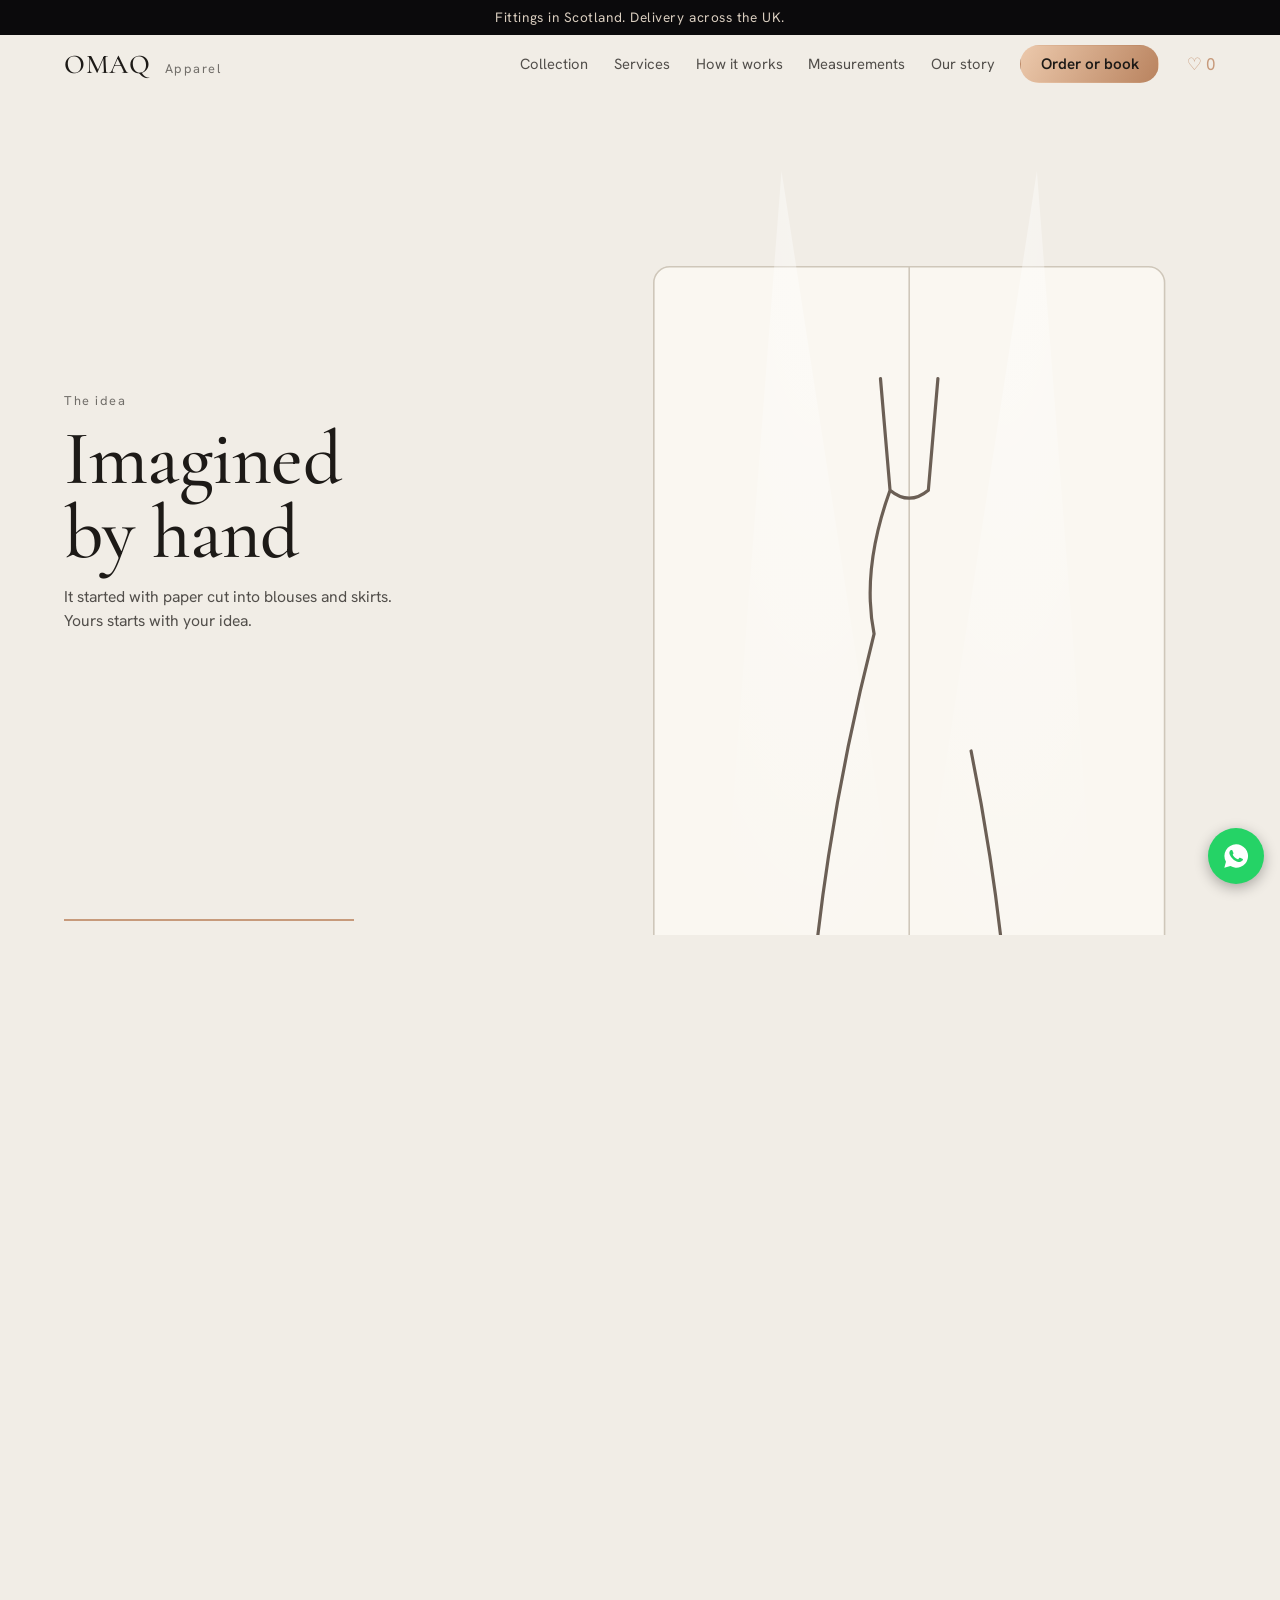
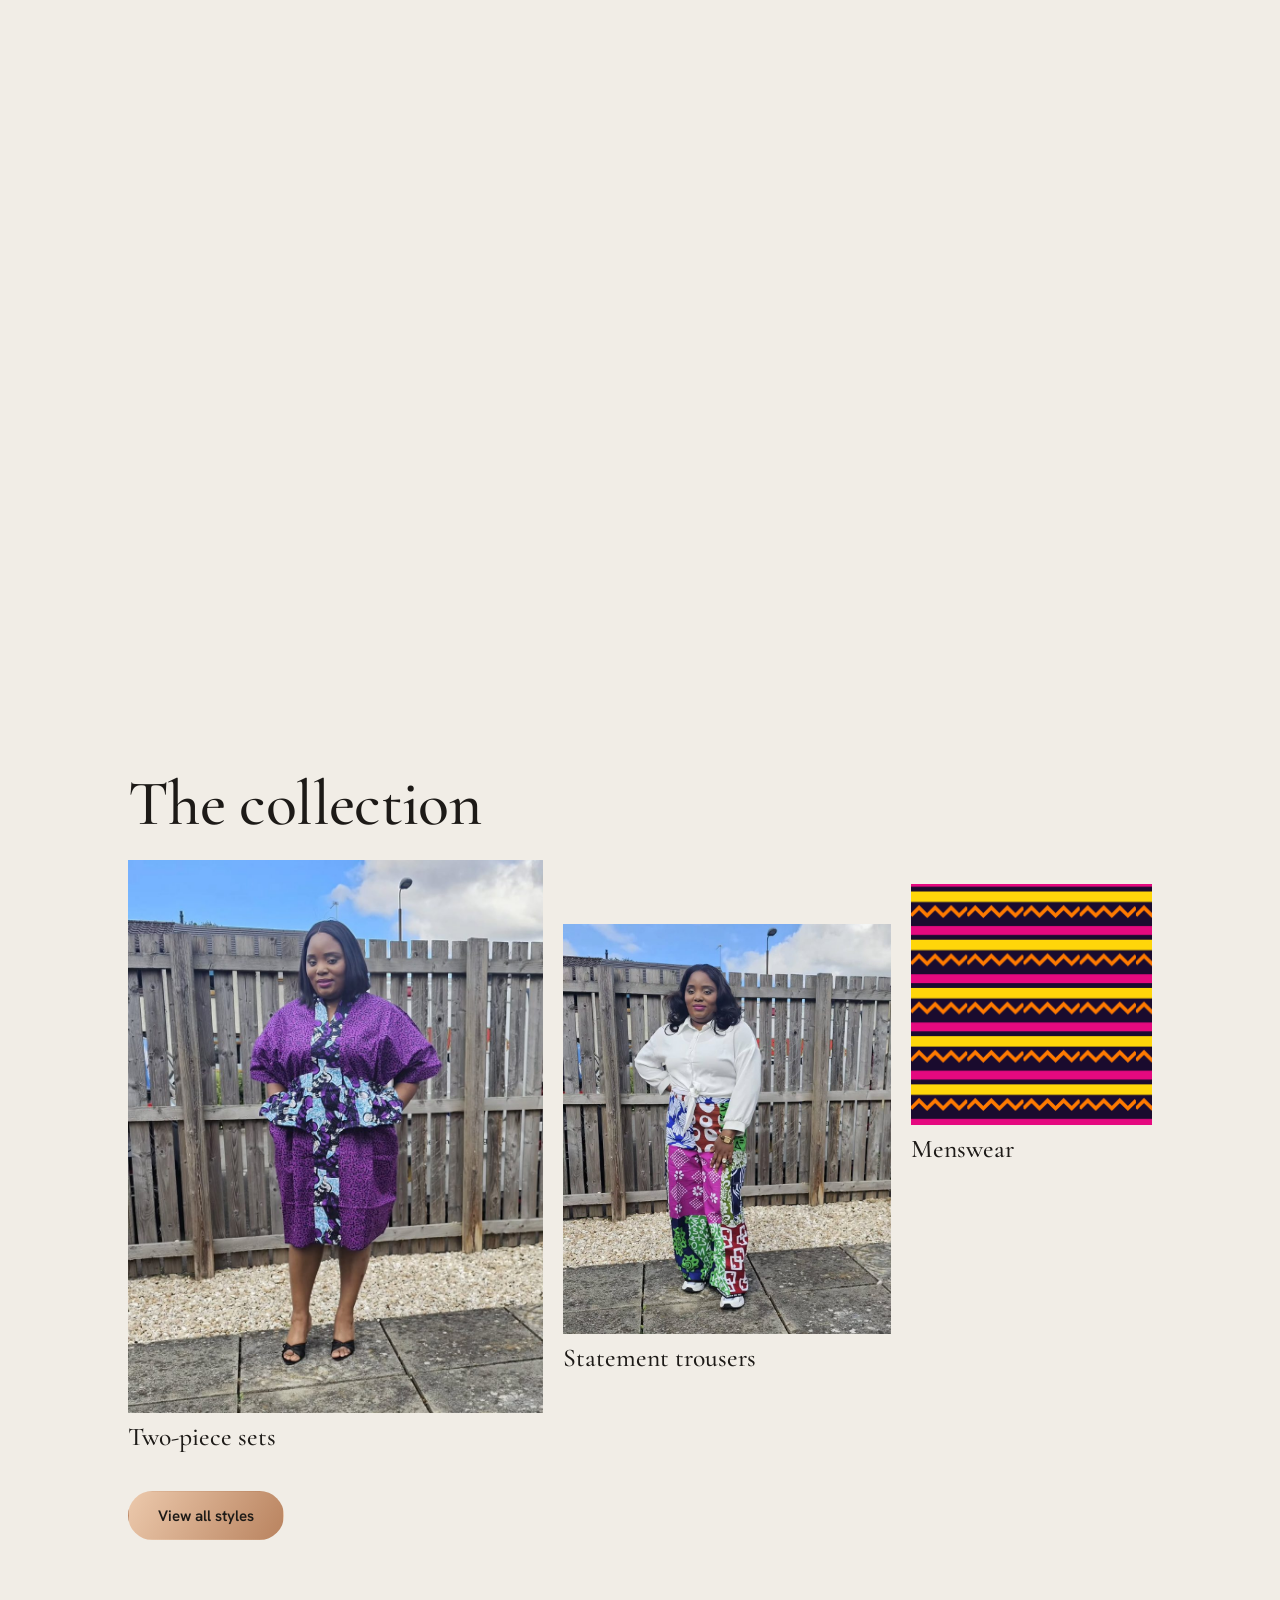
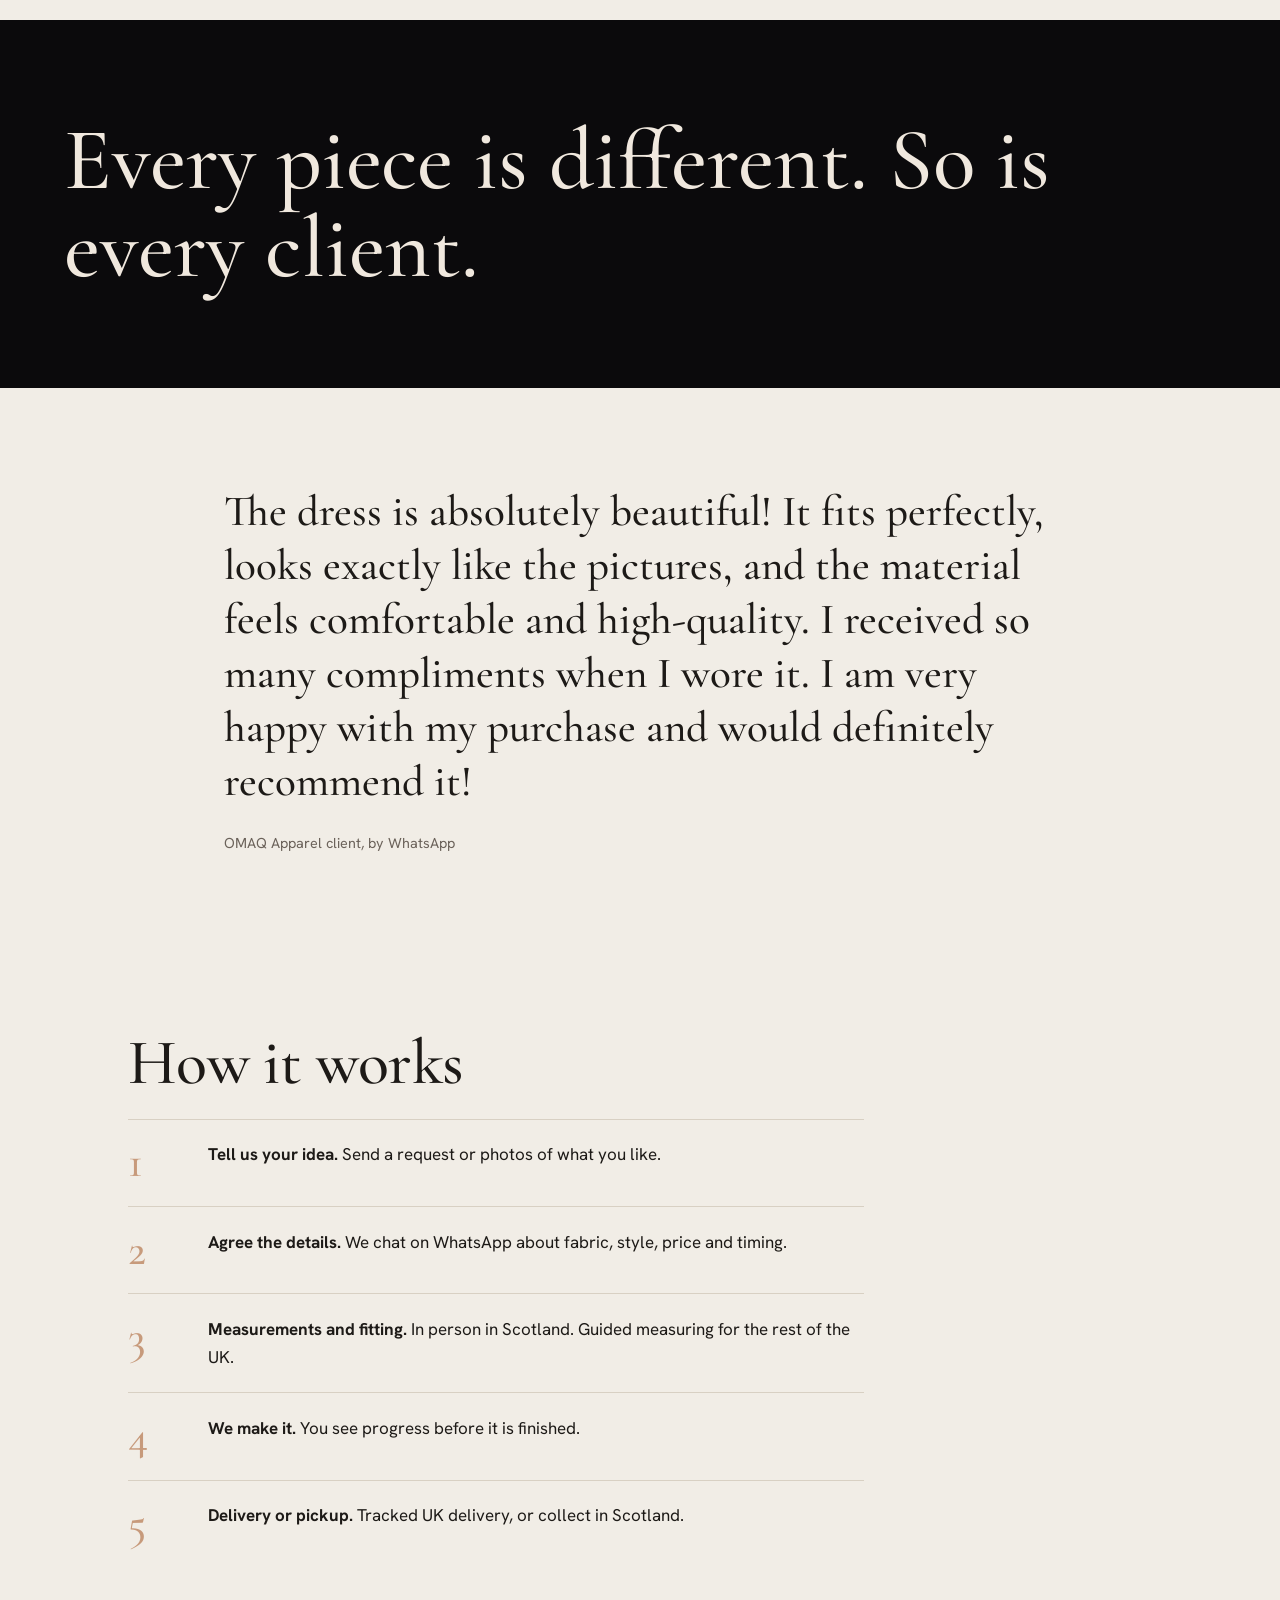
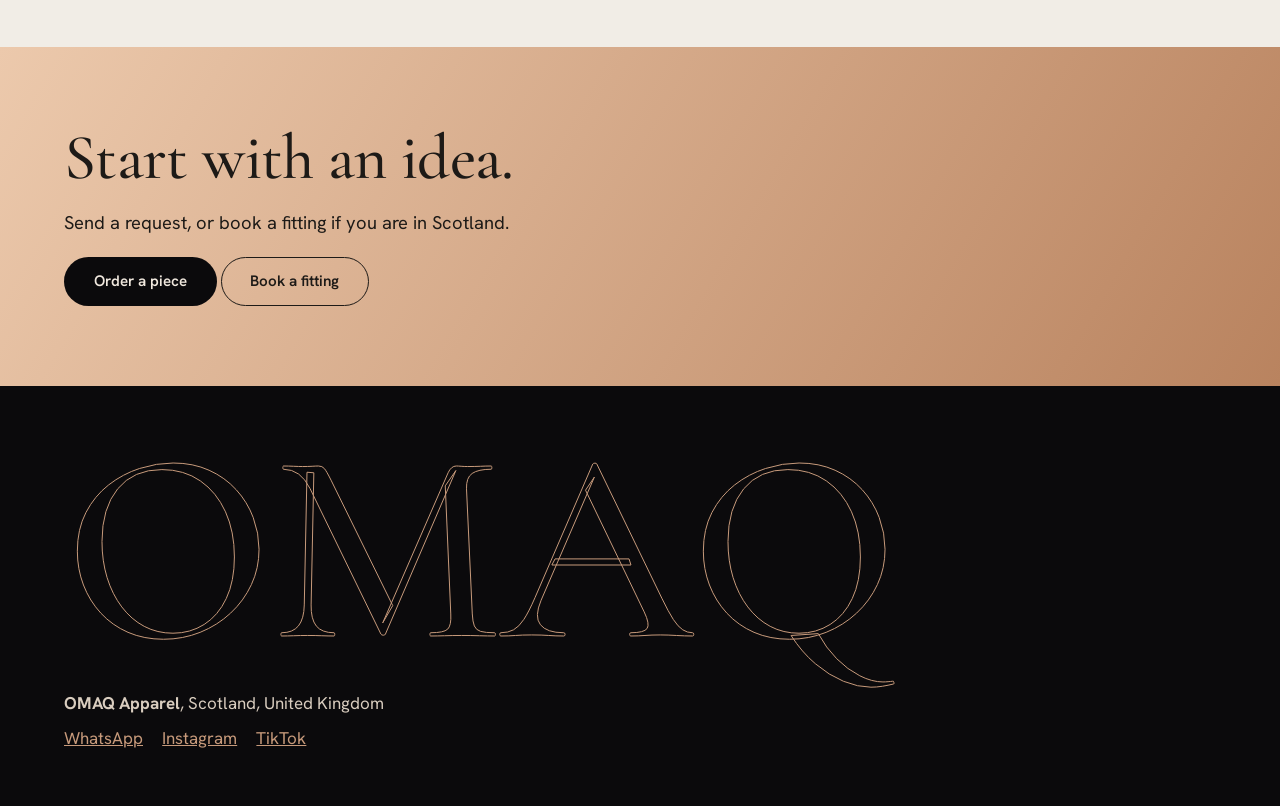
==== commit d5131a88: "Add real photos: story reveal, home tiles, services, catalogue; client review quote" ====
--- a/index.html
+++ b/index.html
@@ -25,16 +25,17 @@
 <g id="dress"><g id="model" opacity="0" stroke="#d9b99c" stroke-width="3" fill="none" stroke-linecap="round"><ellipse cx="100" cy="-16" rx="13" ry="17" fill="#d9b99c" stroke="none"/><path d="M100 0v10M72 60l-14 120M128 60l14 120"/></g>
 <path id="fill" d="M88 80Q100 90 112 80Q130 130 122 170Q150 280 160 385Q100 400 40 385Q50 280 78 170Q70 130 88 80Z" fill="url(#pr)" opacity="0"/>
 <path id="line" d="M82 10L88 80Q100 90 112 80L118 10M88 80Q70 130 78 170Q50 280 40 385Q100 400 160 385Q150 280 122 170Q130 130 112 80" fill="none" stroke="#6b5f55" stroke-width="2" stroke-linecap="round"/></g>
-</svg></div>
+</svg><img class="reveal" id="reveal" src="images/purple-peplum.jpg" alt="Purple printed peplum top and skirt set made by OMAQ Apparel"></div>
 <div class="story-cta" id="cta"><a class="btn" href="order.html">Order a piece</a><a class="btn line" href="order.html?tab=fitting">Book a fitting</a></div>
 <div class="prog" id="prog"></div>
 </div></section>
 <section class="wrap"><h2>The collection</h2><div class="look">
-<a class="l1" href="collection.html"><img src="images/ankara-org.svg" alt=""><span>Two-piece sets</span></a>
-<a class="l2" href="collection.html"><img src="images/tartan-mag.svg" alt=""><span>Occasion dresses</span></a>
+<a class="l1" href="collection.html"><img src="images/purple-peplum.jpg" alt="Purple printed peplum top and skirt set"><span>Two-piece sets</span></a>
+<a class="l2" href="collection.html"><img src="images/patchwork-trousers.jpg" alt="Patchwork print wide-leg trousers with a white shirt"><span>Statement trousers</span></a>
 <a class="l3" href="collection.html"><img src="images/kente.svg" alt=""><span>Menswear</span></a></div>
 <a class="btn" href="collection.html">View all styles</a></section>
 <section class="statement"><p>Every piece is different. So is every client.</p></section>
+<section class="review"><blockquote><p>The dress is absolutely beautiful! It fits perfectly, looks exactly like the pictures, and the material feels comfortable and high-quality. I received so many compliments when I wore it. I am very happy with my purchase and would definitely recommend it!</p><footer>OMAQ Apparel client, by WhatsApp</footer></blockquote></section>
 <section class="wrap"><h2>How it works</h2><ol class="steps">
 <li><span><b>Tell us your idea.</b> Send a request or photos of what you like.</span></li>
 <li><span><b>Agree the details.</b> We chat on WhatsApp about fabric, style, price and timing.</span></li>
--- a/styles.css
+++ b/styles.css
@@ -79,3 +79,8 @@
 .look{display:block}.look a{margin:0 0 2rem!important}
 .copy{top:6%;width:90vw;height:30%}.ch h1,.ch h2{font-size:clamp(2.1rem,10vw,3.2rem)}.ch p{font-size:.9rem}
 .art{width:100vw;top:30%;height:70%}.story-cta{flex-direction:column;align-items:center;gap:.5rem;bottom:4%}}
+.reveal{position:absolute;left:50%;top:4%;height:78%;aspect-ratio:3/4;object-fit:cover;transform:translateX(-50%);opacity:0;border-radius:3px;box-shadow:0 20px 60px rgba(0,0,0,.6)}
+.review{background:var(--ivory);padding:6rem 5vw}.review blockquote{max-width:52rem;margin:0 auto}
+.review p{font:500 clamp(1.7rem,3.6vw,2.7rem)/1.25 var(--disp);margin:0}
+.review footer{background:none;padding:1.5rem 0 0;color:var(--mute);font-size:.9rem;overflow:visible}.review footer::before{display:none}
+@media (max-width:46rem){.reveal{top:2%;height:64%}}
